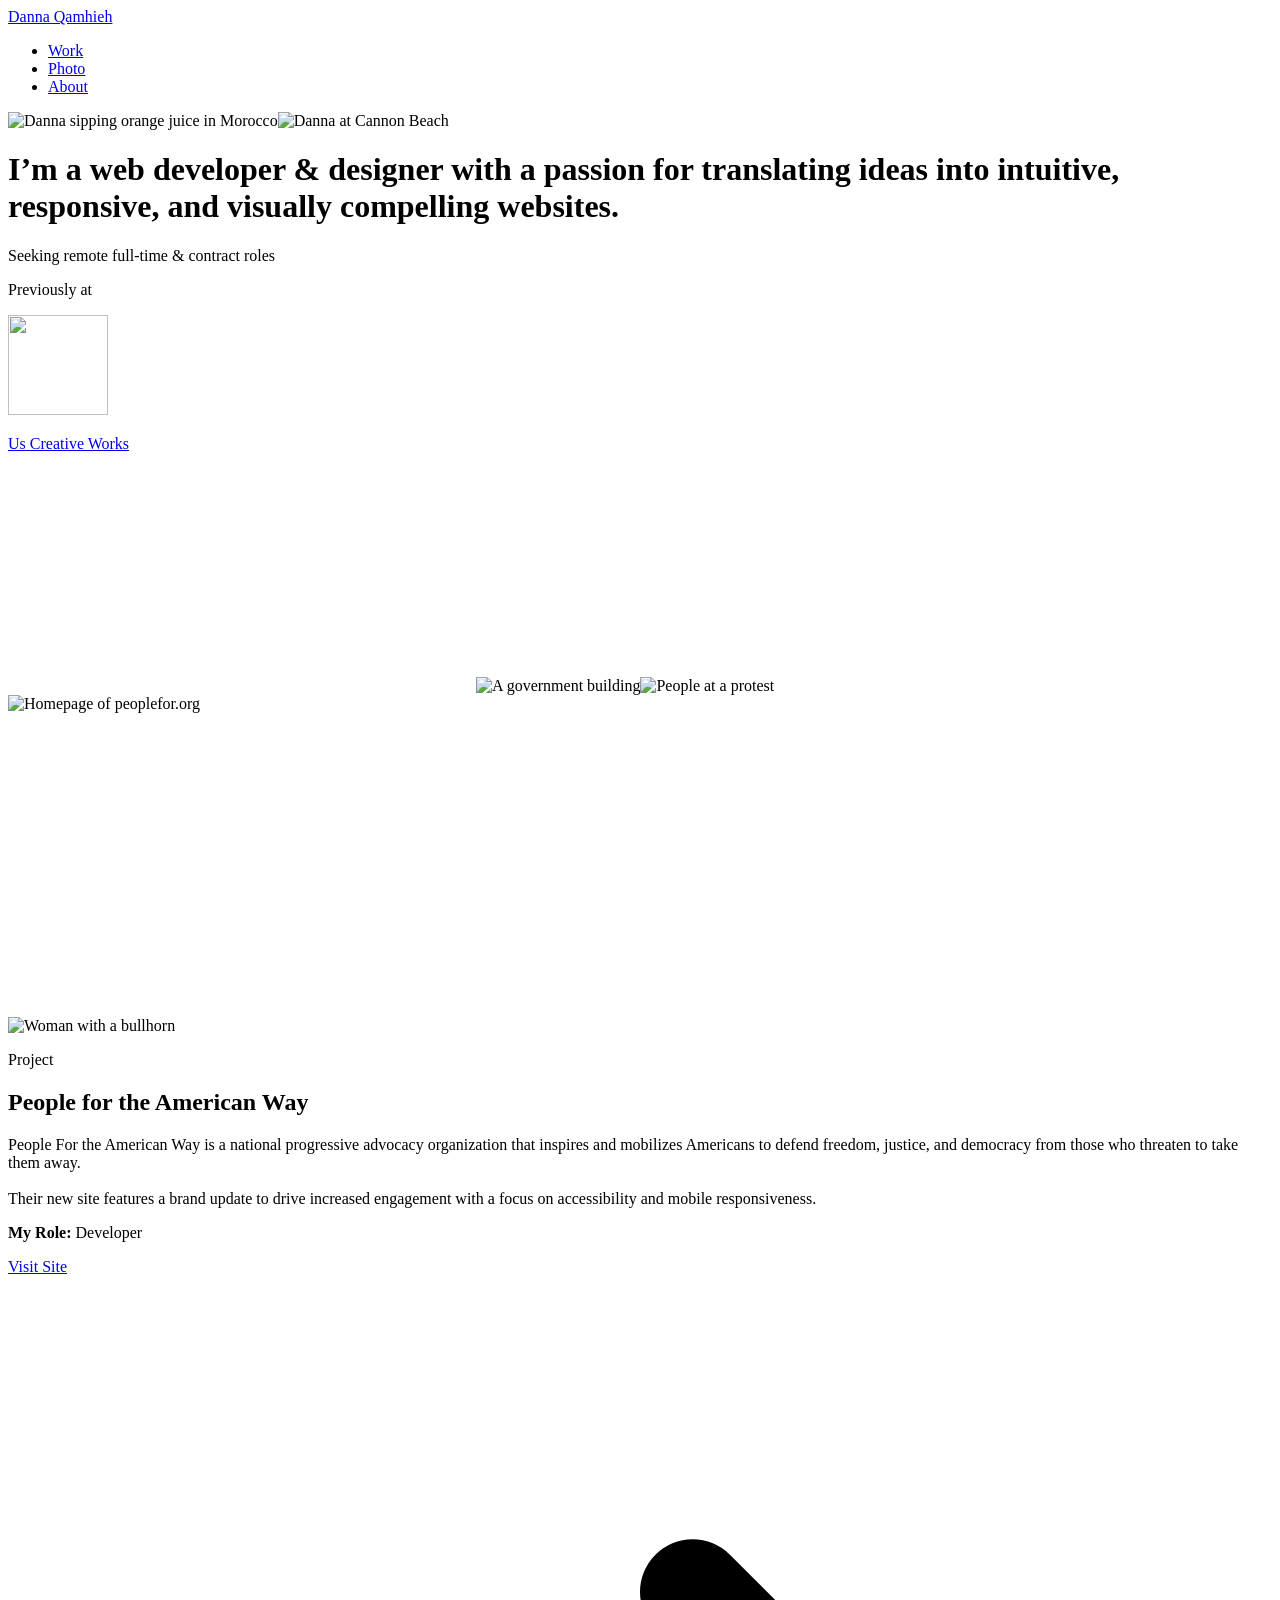
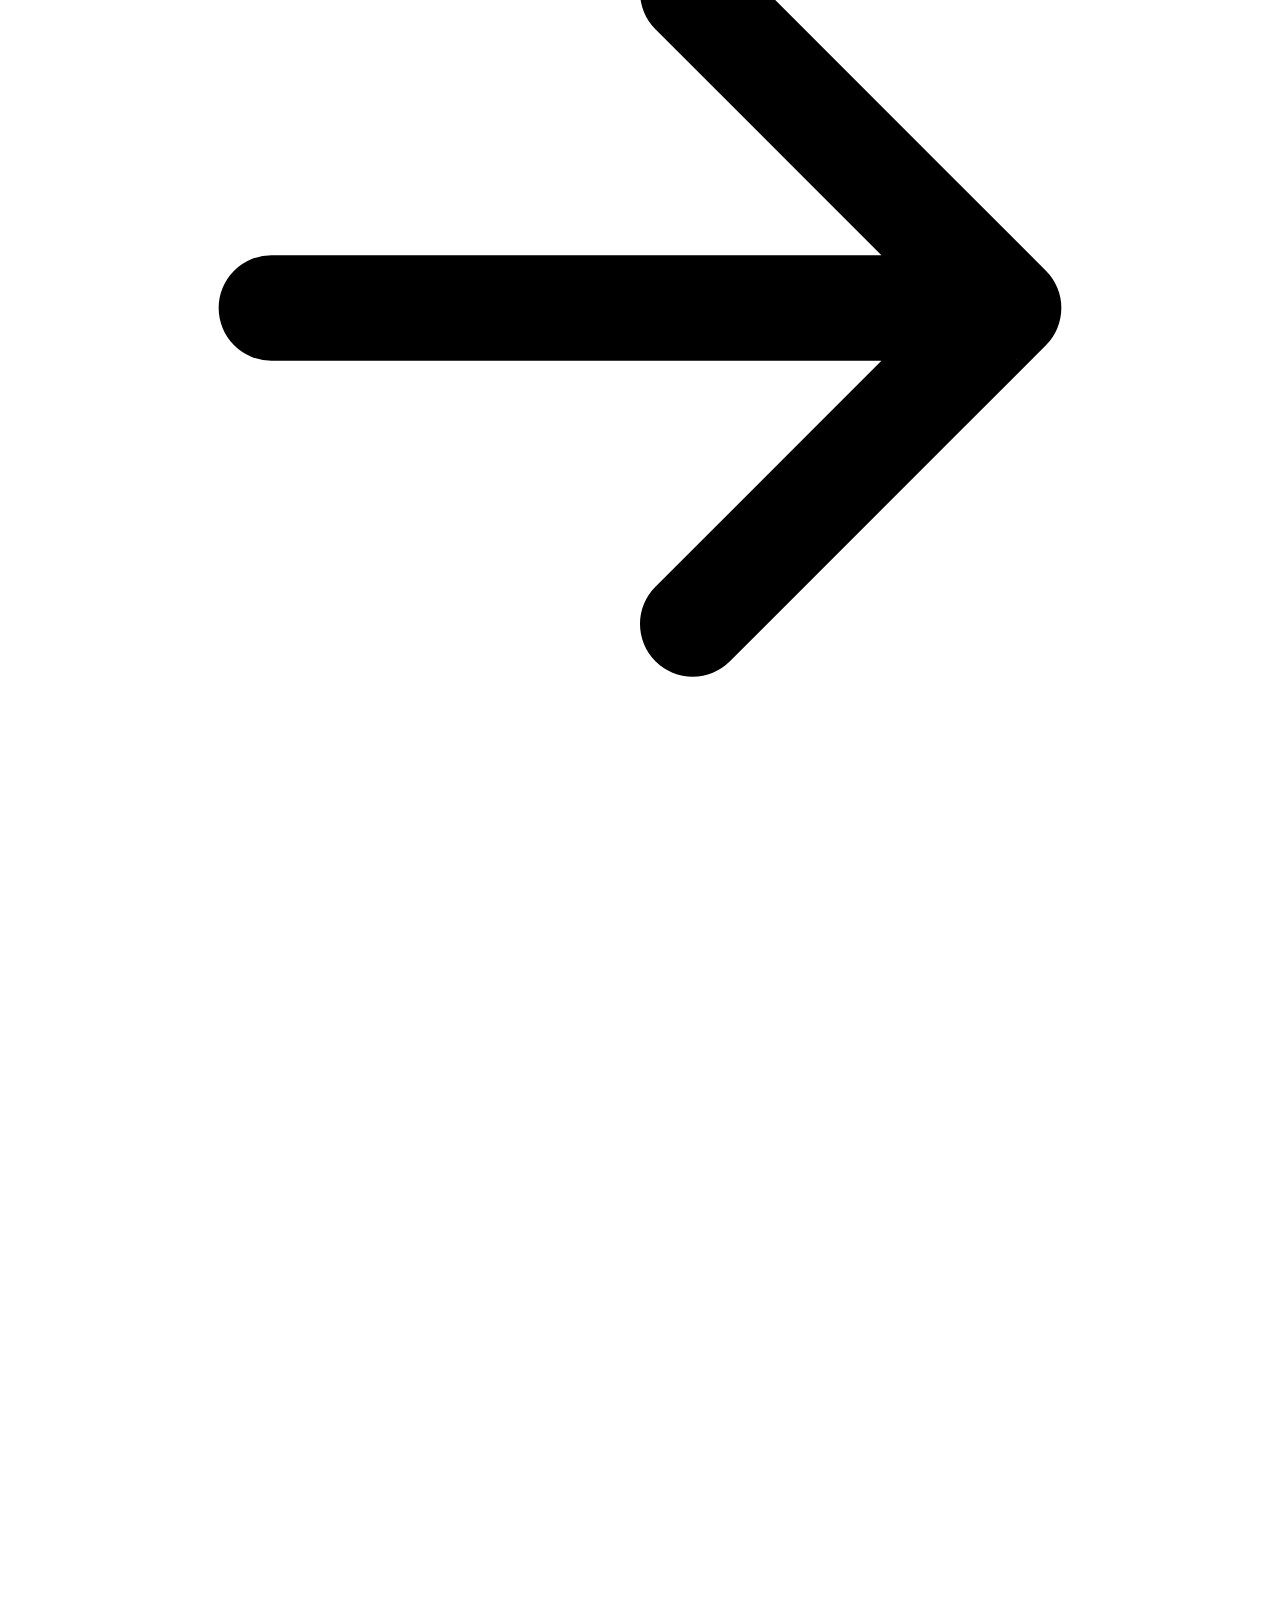
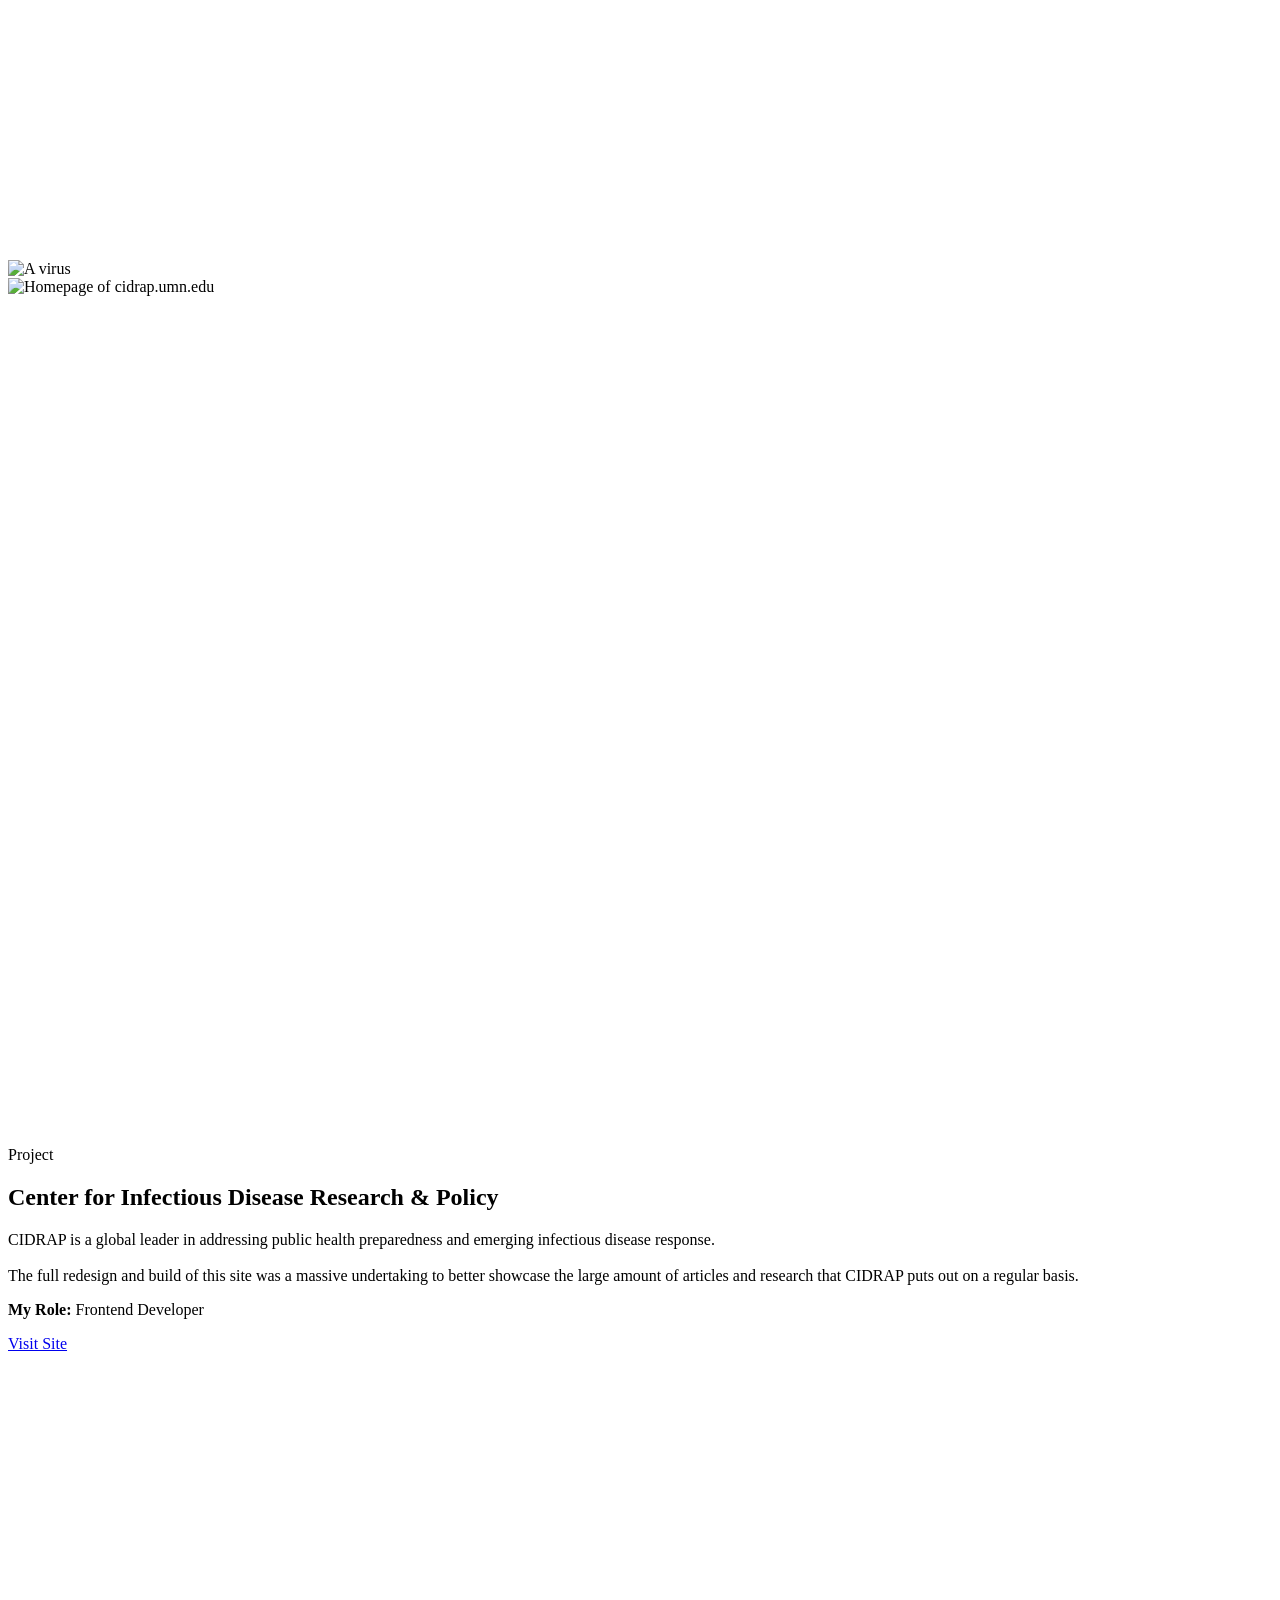
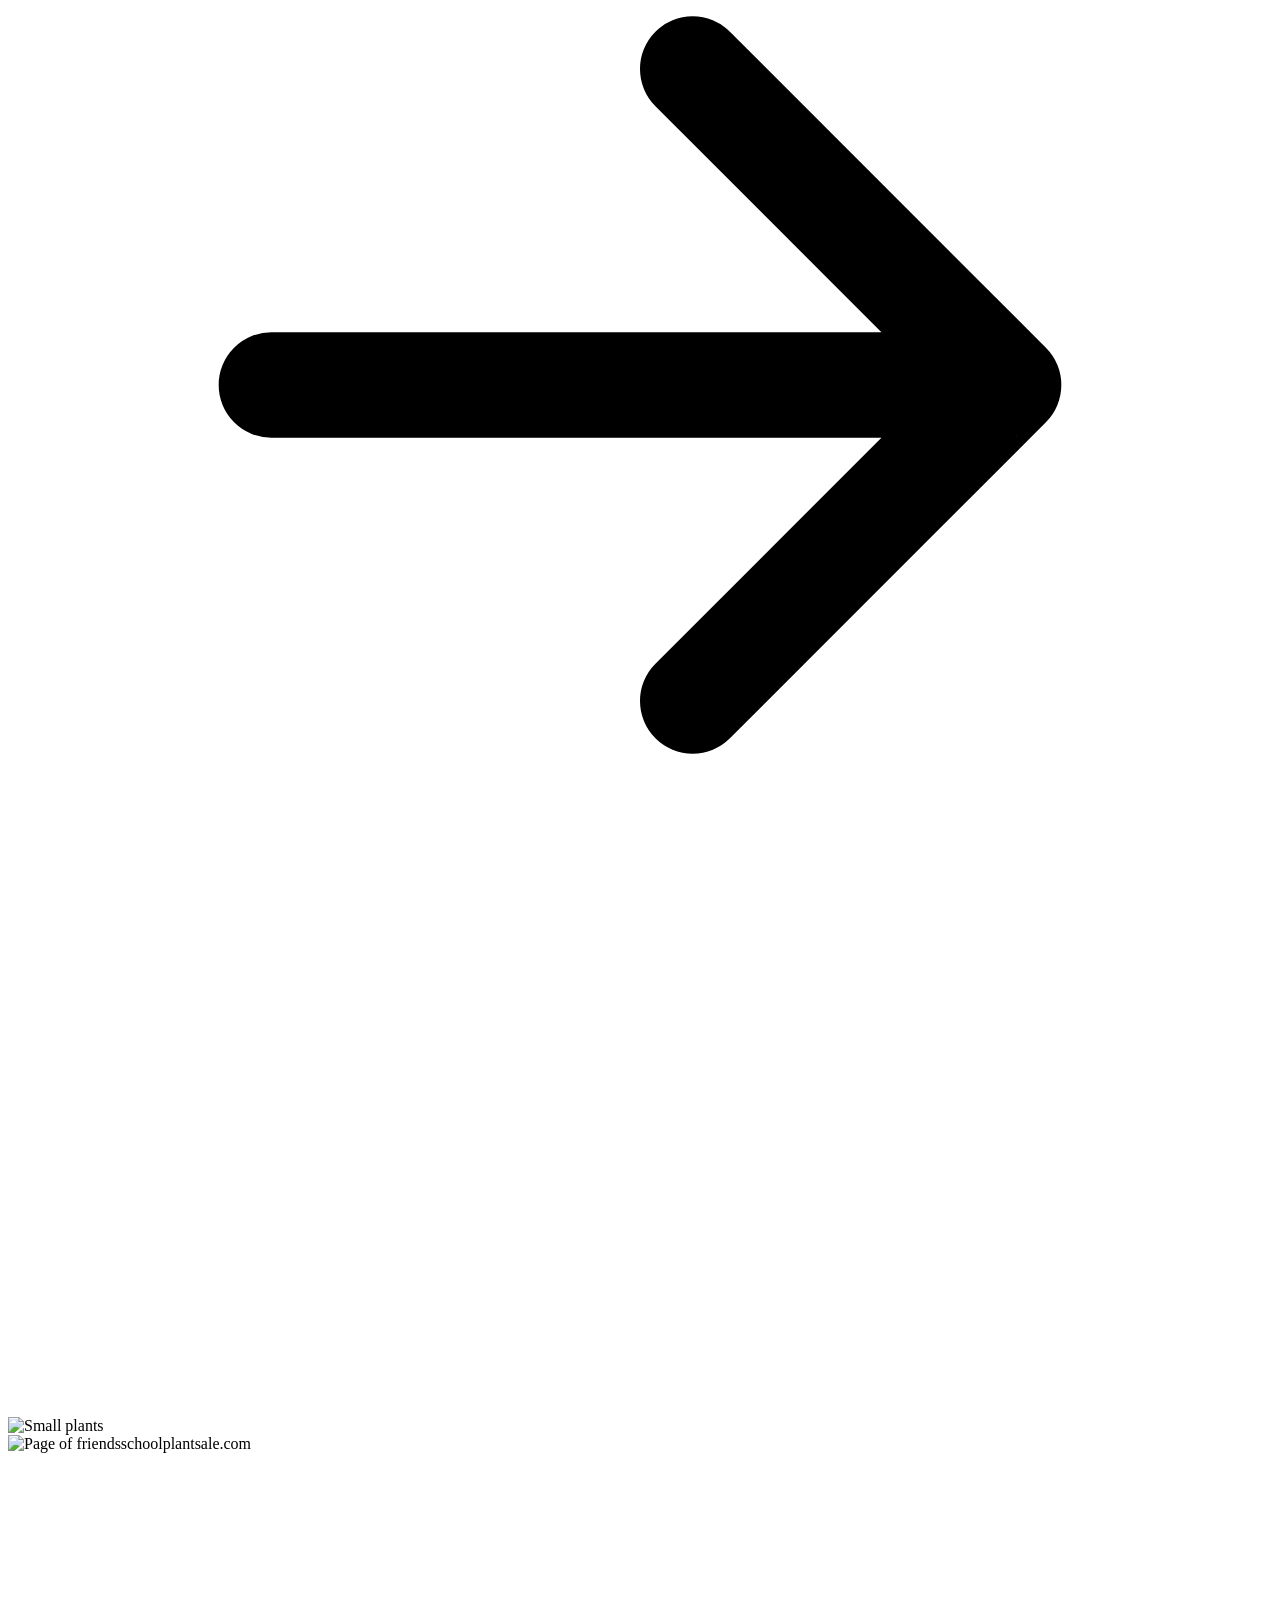
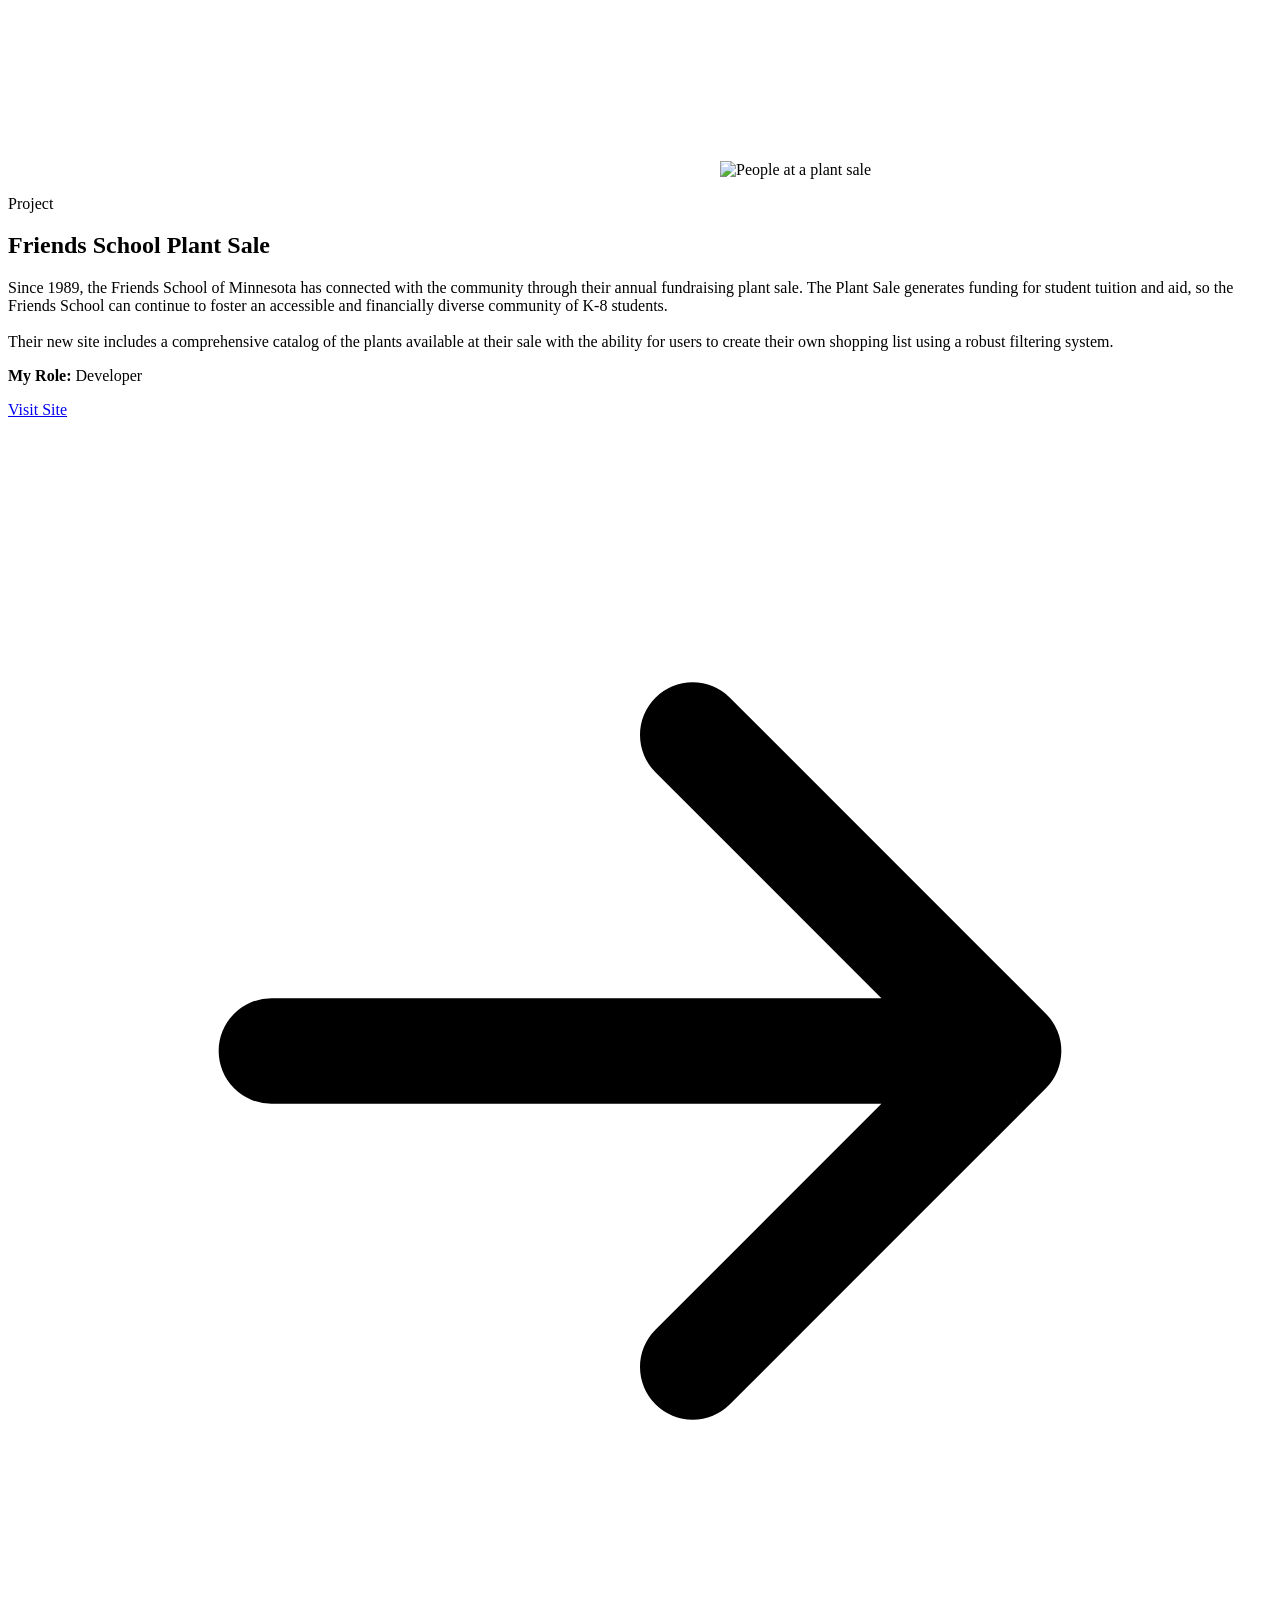
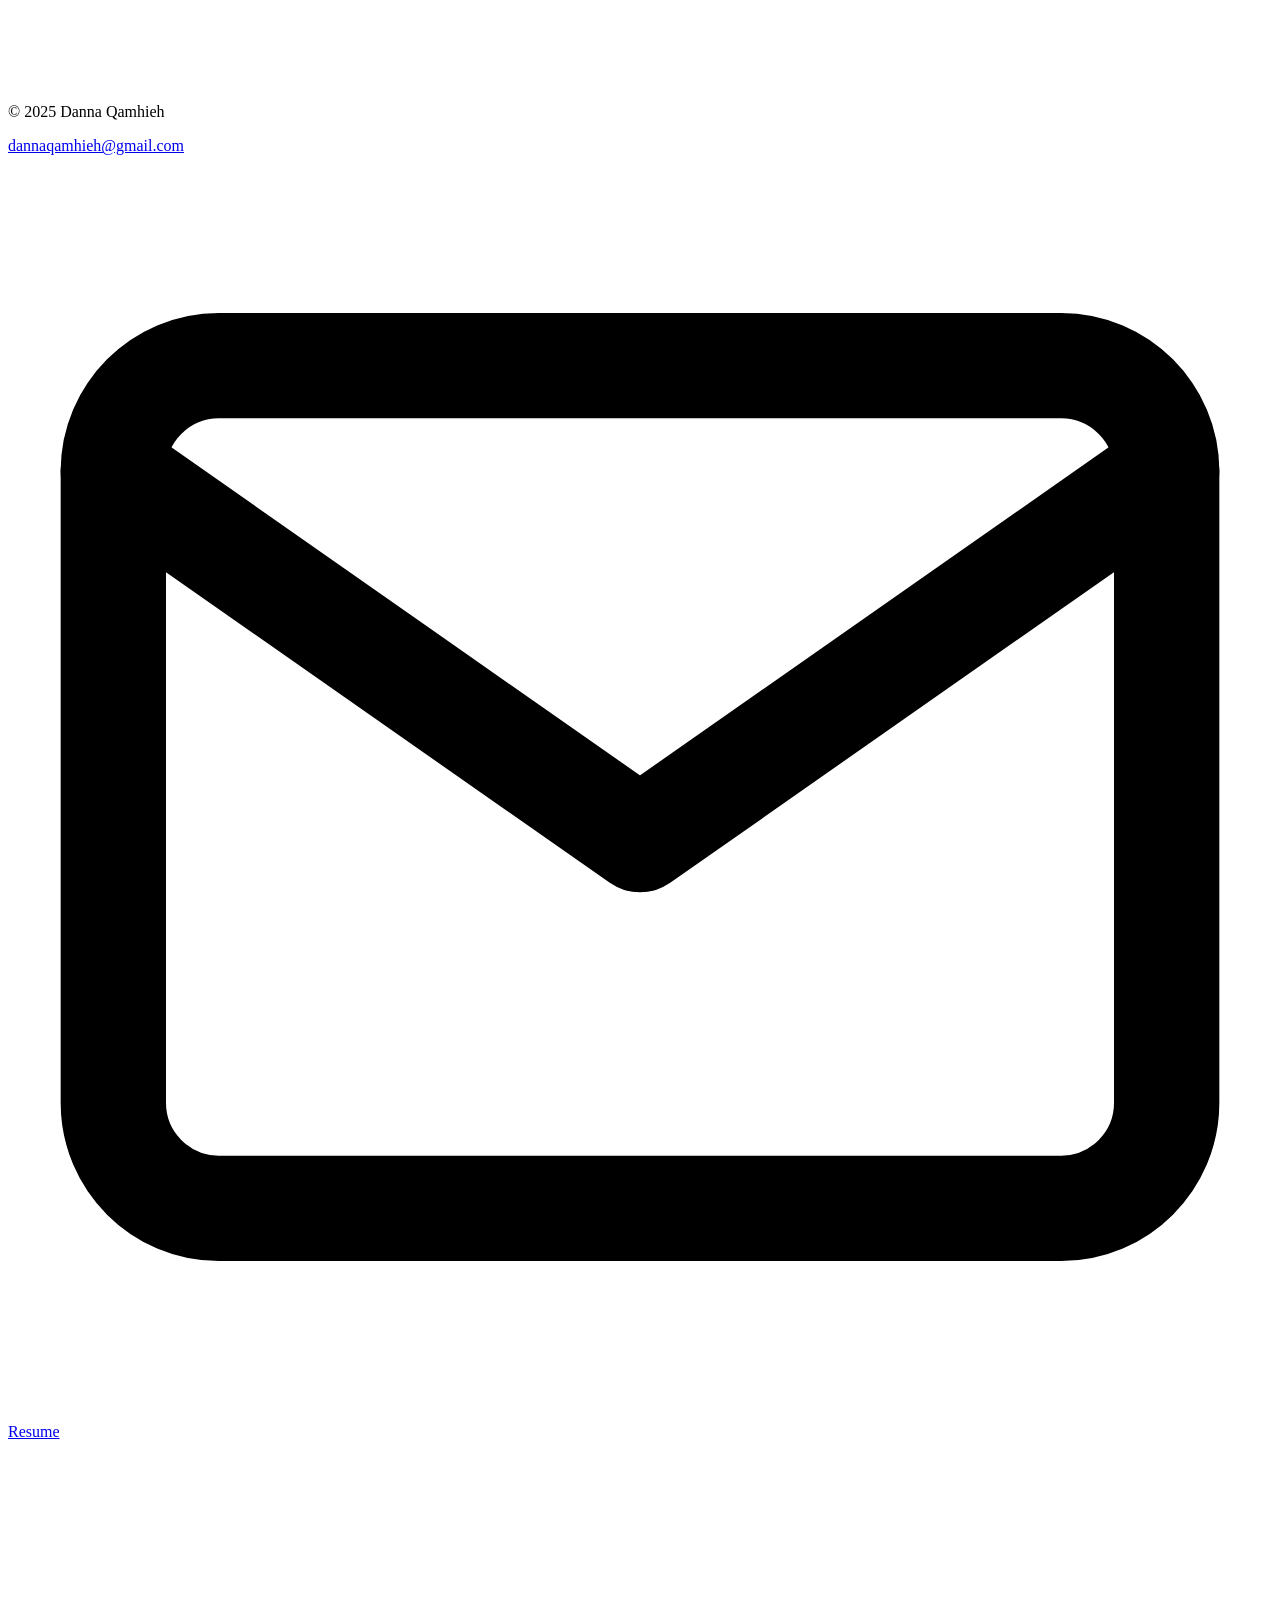
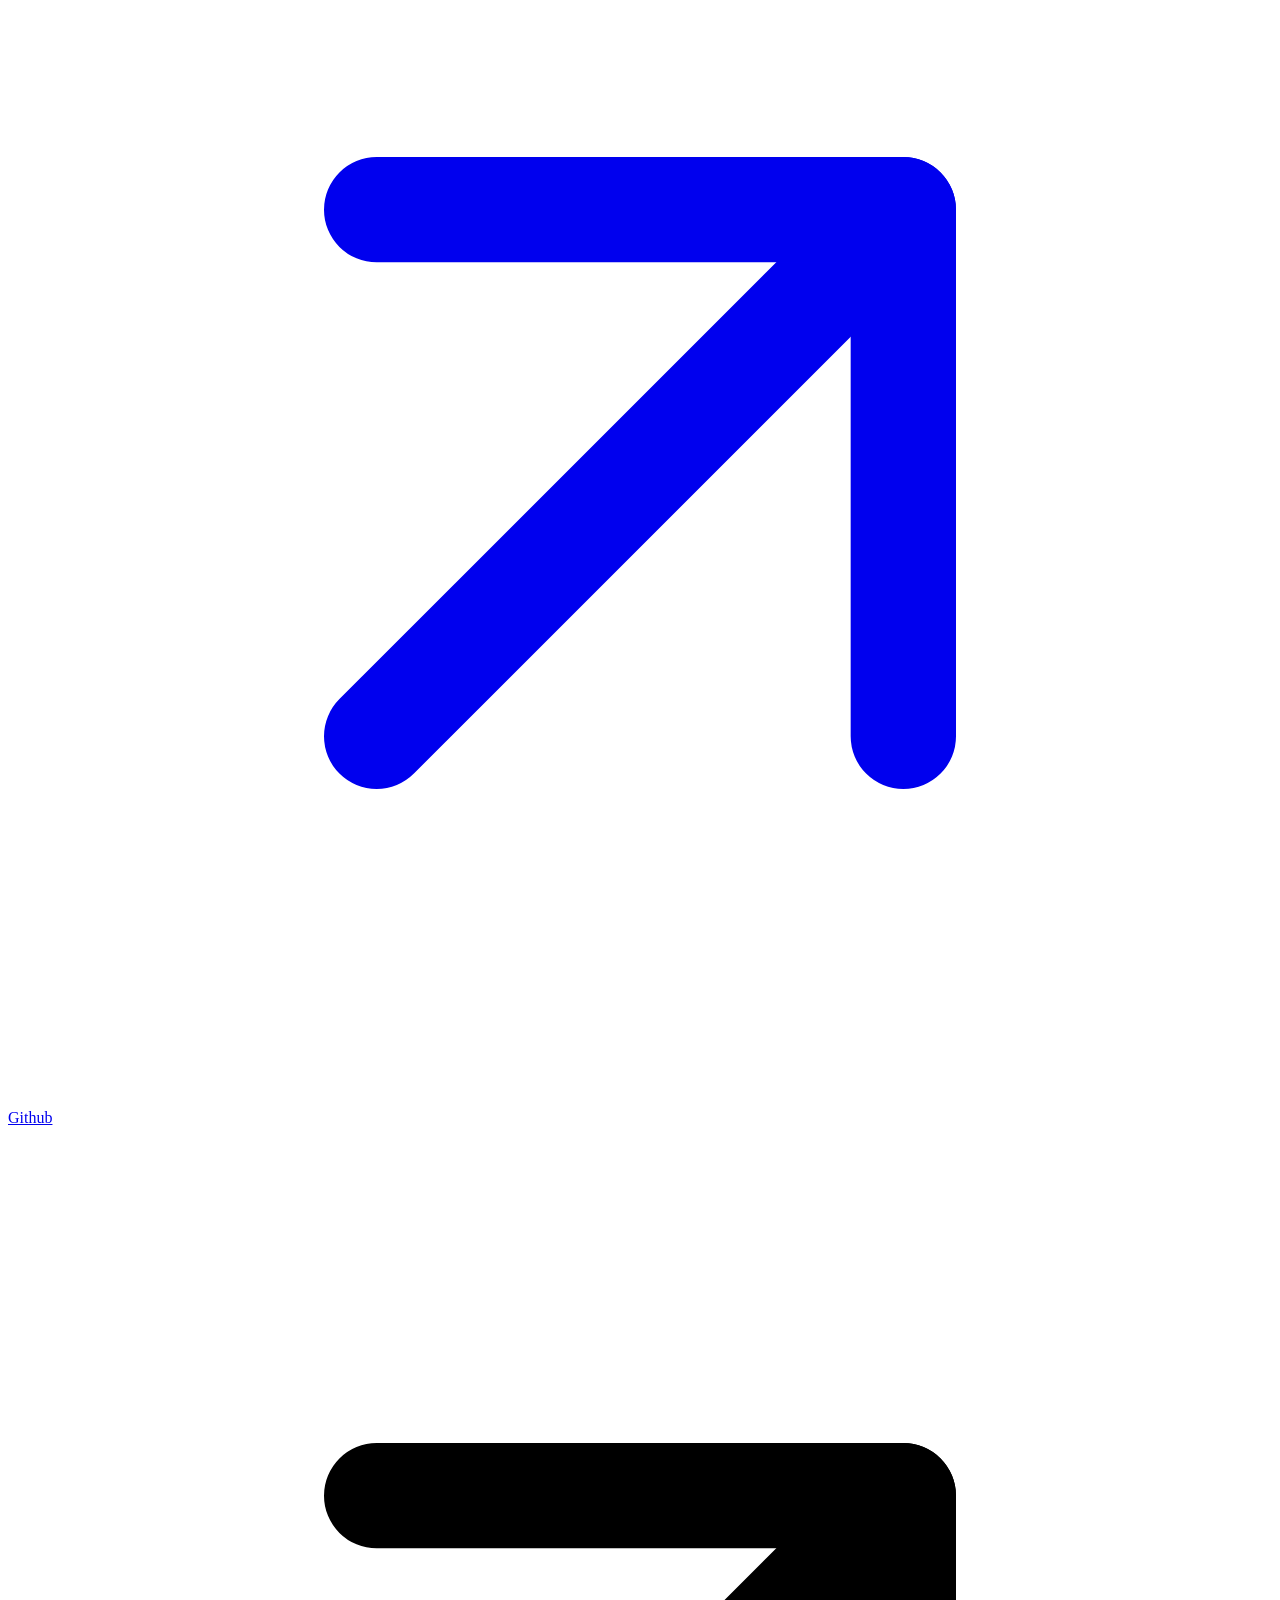
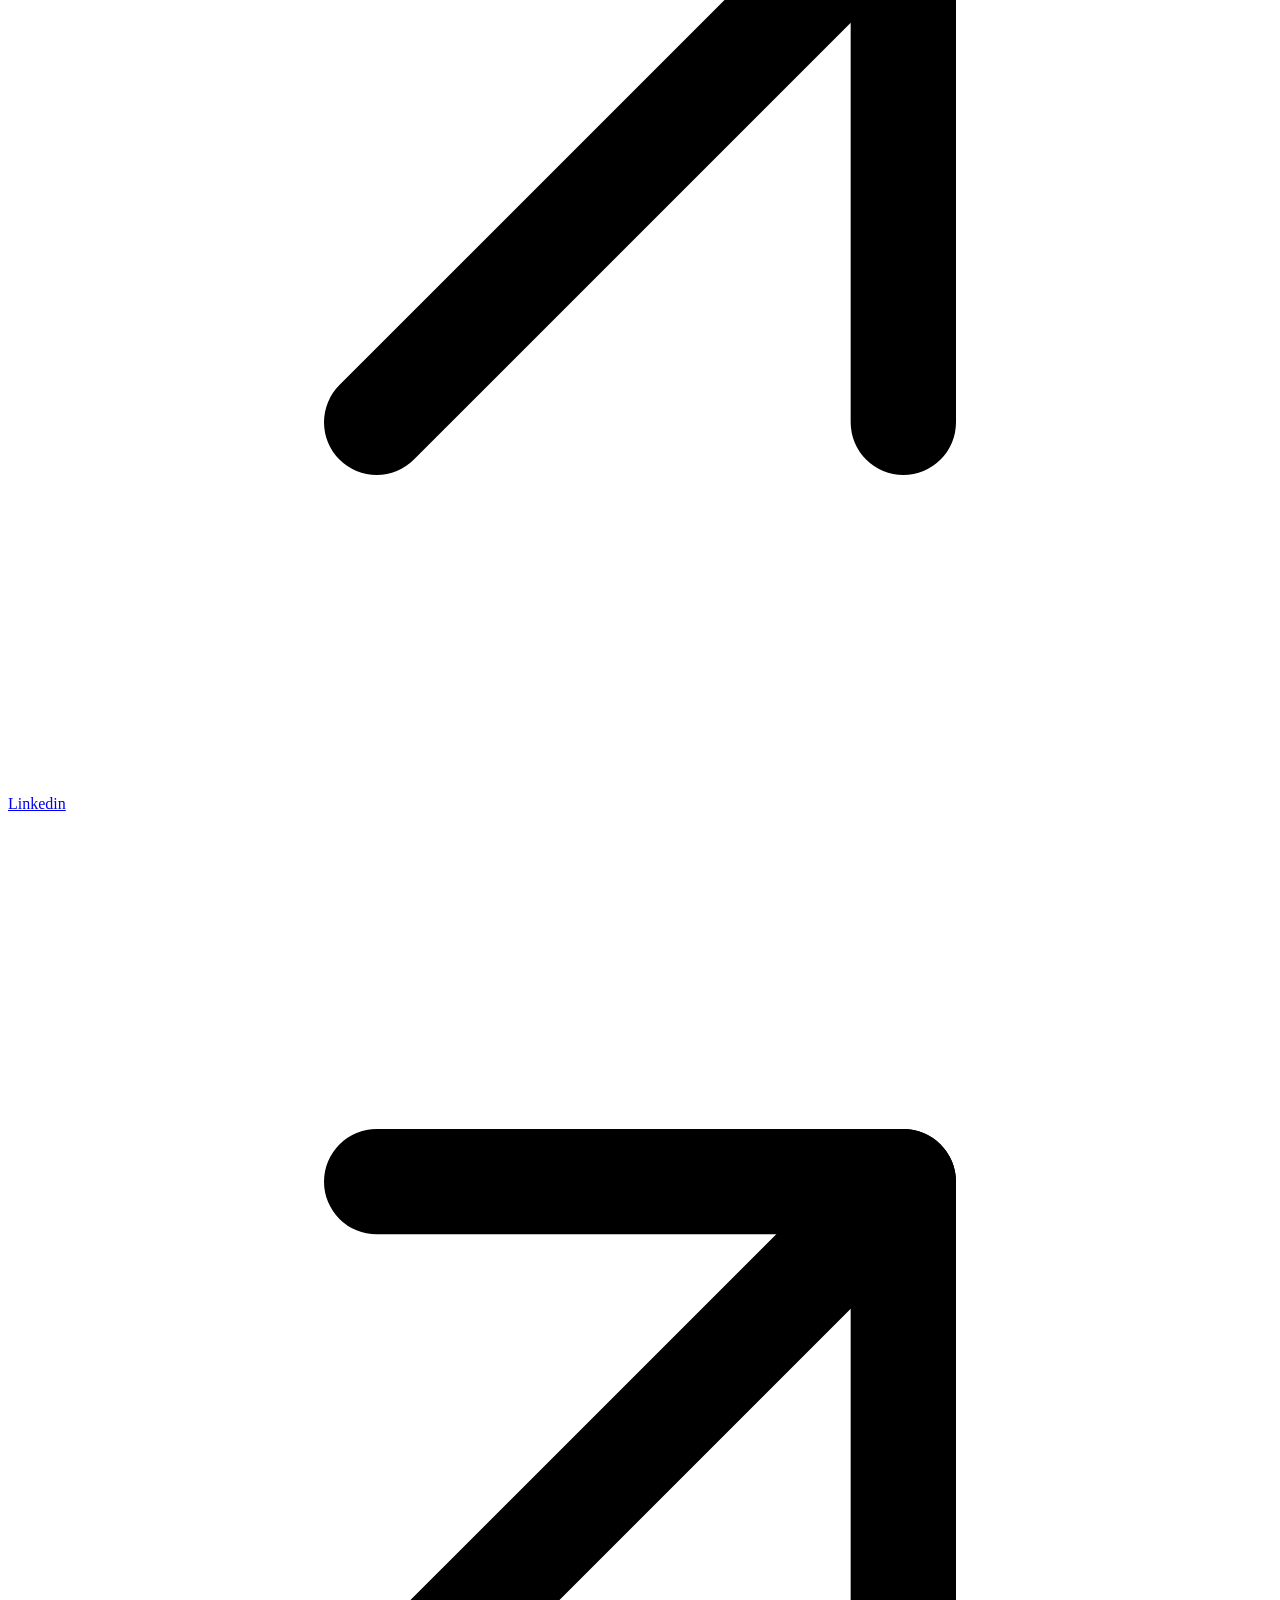
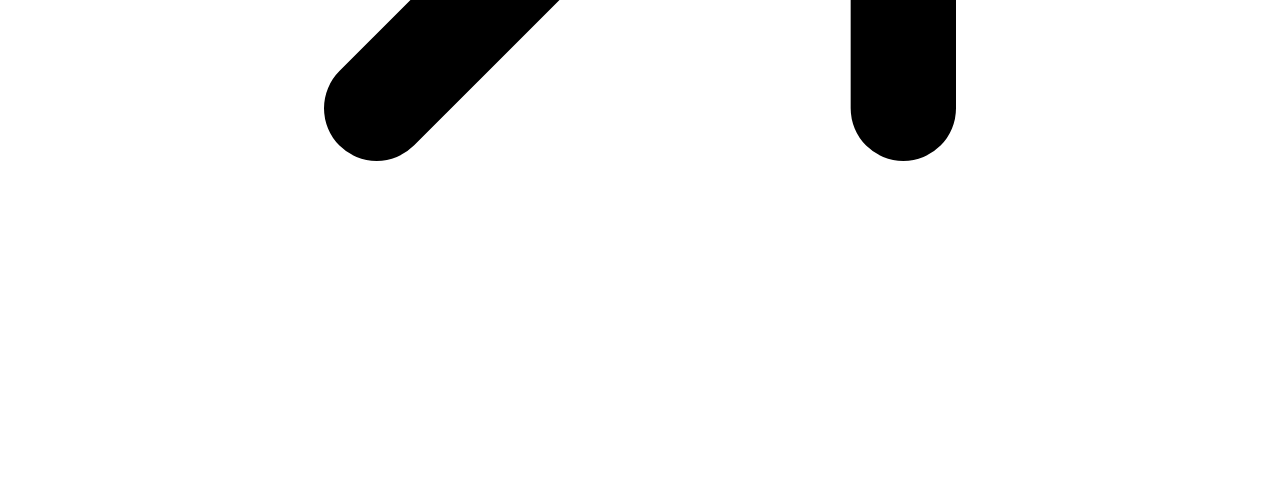
==== index.html @ 55781f65 "Add files via upload" ====
<!doctype html>
<html
  lang="en"
  data-ws-project="2b50ea9f-bf33-4b73-80dc-d3fbe2cbf767"
  data-ws-last-published="2025-10-21T20:04:25.545Z"
>
  <head>
    <link
      rel="stylesheet"
      type="text/css"
      href="/assets/static/app_generated_index-6937cd5a.CXE8_9zC.css"
    />
    <meta charset="UTF-8" />
    <meta name="viewport" content="width=device-width,initial-scale=1" />
    <meta property="og:url" content="https://url/" />
    <title>Home</title>
    <meta property="og:title" content="Home" />
    <meta property="og:type" content="website" />
  </head>
  <body
    class="w-element cl8rinr cz4z9i5 chxb4po c10l0ceu c3cv69c c1w41d0l cyus7fi cxtes77"
  >
    <div style="display: contents">
      <div style="display: contents">
        <nav
          aria-label="Main"
          data-orientation="horizontal"
          dir="ltr"
          class="w-navigation-menu c1x63q7q c1t669ol c1asfxcy c15cfmfb c1p9tyeg cngit7h c15dujl6 cl0zgg6 cl8rinr cz4z9i5 c4b0wol cy6fh98 c5pn0ju c1amfkcc"
        >
          <a href="/" class="w-element cboyhgp c12ww3tj cb283el cn75yob"
            >Danna Qamhieh</a
          >
          <div style="position: relative">
            <ul
              data-orientation="horizontal"
              class="w-menu-list c1asfxcy cn7j14e c1wk7zdl c164aju3 c1i2n72y c18iqzyv c1h1l8hw crmyyxl cmyubzg c1h9m39o c106bwf"
              dir="ltr"
            >
              <li data-ws-index="0" class="w-menu-item">
                <a
                  href="/"
                  class="w-link c11mx7zy c18iqzyv c1h1l8hw cagkkyj c14b2czf c152aasp c1ycjjf7 c1k8dcxs c102ryc9 c1e0tm32 c1p0mj3k cn75yob cuque79 c7tj731 c1jbty2b c1rjg5vv cpy22uq ctch0q2 ca8lqpc c1mp4iho"
                  data-radix-collection-item=""
                  >Work</a
                >
              </li>
              <li data-ws-index="1" class="w-menu-item">
                <a
                  href="/photo"
                  class="w-link c11mx7zy c18iqzyv c1h1l8hw cagkkyj c14b2czf c152aasp c1ycjjf7 c1k8dcxs c102ryc9 c1e0tm32 c1p0mj3k cn75yob cuque79 c7tj731 c1jbty2b c1rjg5vv cpy22uq ctch0q2 ca8lqpc c1mp4iho"
                  data-radix-collection-item=""
                  >Photo</a
                >
              </li>
              <li data-ws-index="2" class="w-menu-item">
                <a
                  href="/about"
                  class="w-link c11mx7zy c18iqzyv c1h1l8hw cagkkyj c14b2czf c152aasp c1ycjjf7 c1k8dcxs c102ryc9 c1e0tm32 c1p0mj3k cn75yob cuque79 c7tj731 c1jbty2b c1rjg5vv cpy22uq ctch0q2 ca8lqpc c1mp4iho"
                  data-radix-collection-item=""
                  >About</a
                >
              </li>
            </ul>
          </div>
        </nav>
      </div>
    </div>
    <div
      class="w-element c1op87xn c3r3glt c1knhhs6 czplomd cl0zgg6 cl8rinr cz4z9i5 clsopxo cy6fh98 c1r3k2q0 c12mnr2j"
    >
      <div
        class="w-element c1asfxcy cmyubzg crmyyxl c1wyyqax c1q0apou c12xu6kp"
      >
        <img
          alt="Danna sipping orange juice in Morocco"
          width="2944"
          height="2208"
          src="/assets/20240403_181340_dDjWPujDkUHR-vdOMl0Hd.jpg"
          class="w-image c10r6zxz c5zqeaf c11wq2am clcqg7d c1dpju10 c117zzii c1iiflq9 css3cp cmn9pvj c1c0hrdj c11ulht2"
          sizes="100vw"
          srcset="
            /assets/20240403_181340_dDjWPujDkUHR-vdOMl0Hd.jpg   16w,
            /assets/20240403_181340_dDjWPujDkUHR-vdOMl0Hd.jpg   32w,
            /assets/20240403_181340_dDjWPujDkUHR-vdOMl0Hd.jpg   48w,
            /assets/20240403_181340_dDjWPujDkUHR-vdOMl0Hd.jpg   64w,
            /assets/20240403_181340_dDjWPujDkUHR-vdOMl0Hd.jpg   96w,
            /assets/20240403_181340_dDjWPujDkUHR-vdOMl0Hd.jpg  128w,
            /assets/20240403_181340_dDjWPujDkUHR-vdOMl0Hd.jpg  256w,
            /assets/20240403_181340_dDjWPujDkUHR-vdOMl0Hd.jpg  384w,
            /assets/20240403_181340_dDjWPujDkUHR-vdOMl0Hd.jpg  640w,
            /assets/20240403_181340_dDjWPujDkUHR-vdOMl0Hd.jpg  750w,
            /assets/20240403_181340_dDjWPujDkUHR-vdOMl0Hd.jpg  828w,
            /assets/20240403_181340_dDjWPujDkUHR-vdOMl0Hd.jpg 1080w,
            /assets/20240403_181340_dDjWPujDkUHR-vdOMl0Hd.jpg 1200w,
            /assets/20240403_181340_dDjWPujDkUHR-vdOMl0Hd.jpg 1920w,
            /assets/20240403_181340_dDjWPujDkUHR-vdOMl0Hd.jpg 2048w,
            /assets/20240403_181340_dDjWPujDkUHR-vdOMl0Hd.jpg 3840w
          "
          decoding="async"
          loading="lazy"
        /><img
          alt="Danna at Cannon Beach"
          width="4080"
          height="3072"
          src="/assets/PXL_20240516_214721088_JGFtYXiyfPRnZQfmmY66l.jpg"
          class="w-image c10r6zxz c5zqeaf c11wq2am clcqg7d c1dpju10 c117zzii c1iiflq9 css3cp cmn9pvj c1c0hrdj c11ulht2"
          sizes="100vw"
          srcset="
            /assets/PXL_20240516_214721088_JGFtYXiyfPRnZQfmmY66l.jpg   16w,
            /assets/PXL_20240516_214721088_JGFtYXiyfPRnZQfmmY66l.jpg   32w,
            /assets/PXL_20240516_214721088_JGFtYXiyfPRnZQfmmY66l.jpg   48w,
            /assets/PXL_20240516_214721088_JGFtYXiyfPRnZQfmmY66l.jpg   64w,
            /assets/PXL_20240516_214721088_JGFtYXiyfPRnZQfmmY66l.jpg   96w,
            /assets/PXL_20240516_214721088_JGFtYXiyfPRnZQfmmY66l.jpg  128w,
            /assets/PXL_20240516_214721088_JGFtYXiyfPRnZQfmmY66l.jpg  256w,
            /assets/PXL_20240516_214721088_JGFtYXiyfPRnZQfmmY66l.jpg  384w,
            /assets/PXL_20240516_214721088_JGFtYXiyfPRnZQfmmY66l.jpg  640w,
            /assets/PXL_20240516_214721088_JGFtYXiyfPRnZQfmmY66l.jpg  750w,
            /assets/PXL_20240516_214721088_JGFtYXiyfPRnZQfmmY66l.jpg  828w,
            /assets/PXL_20240516_214721088_JGFtYXiyfPRnZQfmmY66l.jpg 1080w,
            /assets/PXL_20240516_214721088_JGFtYXiyfPRnZQfmmY66l.jpg 1200w,
            /assets/PXL_20240516_214721088_JGFtYXiyfPRnZQfmmY66l.jpg 1920w,
            /assets/PXL_20240516_214721088_JGFtYXiyfPRnZQfmmY66l.jpg 2048w,
            /assets/PXL_20240516_214721088_JGFtYXiyfPRnZQfmmY66l.jpg 3840w
          "
          decoding="async"
          loading="lazy"
        />
      </div>
      <h1
        class="w-element c1jldxzj c14wrb6k clkerts c3cv69c c1ngyj5o cay72gs c1s0y7vc"
      >
        I’m a web developer &amp; designer with a passion for translating ideas
        into intuitive, responsive, and visually compelling websites.
      </h1>
      <div class="w-element c1asfxcy c1h63z0s c15cfmfb c1vr4aej cqrb5i1">
        <div class="w-element c13v0uvl">
          <div
            class="w-element cu5d4ea c5wsll1 cboyhgp cex9o7j c1x1itsq cvbhqkz c16dklfw c38gdps cap3pck"
          ></div>
          <p
            class="w-element c6kyokm cv0cggu c15p6bnu cedzou0 cc9cwpd c4b0wol cboyhgp c1kbfcf cn5ri6g"
          >
            Seeking remote full-time &amp; contract roles
          </p>
        </div>
        <div class="w-element c1asfxcy c4b0wol">
          <p class="w-element">Previously at</p>
          <a
            href="https://www.uscreativeworks.com/"
            target="_blank"
            class="w-element cyrcrsm c1asfxcy cn75yob c1l3bz4g czruvhc"
            ><img
              alt=""
              width="100"
              height="100"
              src="/assets/us_creative_works_logo_CpXyp1iYRk-aclh_r_AdQ.jpg"
              class="w-image cs2dnvt c1dpju10 c5zqeaf c11wq2am c12ww3tj cd29bu5 c1u7ar56"
              sizes="100vw"
              srcset="
                /assets/us_creative_works_logo_CpXyp1iYRk-aclh_r_AdQ.jpg  16w,
                /assets/us_creative_works_logo_CpXyp1iYRk-aclh_r_AdQ.jpg  32w,
                /assets/us_creative_works_logo_CpXyp1iYRk-aclh_r_AdQ.jpg  48w,
                /assets/us_creative_works_logo_CpXyp1iYRk-aclh_r_AdQ.jpg  64w,
                /assets/us_creative_works_logo_CpXyp1iYRk-aclh_r_AdQ.jpg  96w,
                /assets/us_creative_works_logo_CpXyp1iYRk-aclh_r_AdQ.jpg 128w,
                /assets/us_creative_works_logo_CpXyp1iYRk-aclh_r_AdQ.jpg 256w
              "
              decoding="async"
              loading="lazy"
            />
            <p class="w-element cb283el cn763wq">Us Creative Works</p></a
          >
        </div>
      </div>
    </div>
    <div
      class="w-element c1knhhs6 czplomd c1asfxcy c151q3qu c457q8b c3ymdxa crip0ej cqrb5i1 c1r3k2q0 c12mnr2j cw3e9bp c1ik6s79"
    >
      <div
        class="w-element c117zzii c1iiflq9 css3cp cmn9pvj c9w1kaz cmyubzg crmyyxl c1d3iaom c1asfxcy cckkx10 cjv35uh c1kkfag2 c1q0apou c12xu6kp c14ltg3z c1xtfx9l"
      >
        <div
          class="w-element c67ubo5 cmyubzg crmyyxl c1h63z0s c104jg5m c1q0apou"
        >
          <video
            src="/assets/Screen_Recording_2025-08-14_at_10.51.29_AM_xiET49YUJx_vVqmaI4YIU.mov"
            preload="auto"
            autoplay=""
            muted=""
            playsinline=""
            crossorigin="anonymous"
            width="468"
            height="222"
            alt="A button hover effect"
            loop=""
            class="w-video c1brjmpa c1t669ol c1c0hrdj c117zzii c1iiflq9 css3cp cmn9pvj"
            data-ws-video-id=":Rle:"
          ></video
          ><img
            alt="A government building"
            width="250"
            height="270"
            src="/assets/pfaw3_Buq2pxKQigfy2ojslSEYW.webp"
            class="w-image c117zzii c1iiflq9 css3cp cmn9pvj c6ieqw6 c1t669ol c1c0hrdj c1brjmpa c19ws1x1"
            sizes="100vw"
            srcset="
              /assets/pfaw3_Buq2pxKQigfy2ojslSEYW.webp  16w,
              /assets/pfaw3_Buq2pxKQigfy2ojslSEYW.webp  32w,
              /assets/pfaw3_Buq2pxKQigfy2ojslSEYW.webp  48w,
              /assets/pfaw3_Buq2pxKQigfy2ojslSEYW.webp  64w,
              /assets/pfaw3_Buq2pxKQigfy2ojslSEYW.webp  96w,
              /assets/pfaw3_Buq2pxKQigfy2ojslSEYW.webp 128w,
              /assets/pfaw3_Buq2pxKQigfy2ojslSEYW.webp 256w,
              /assets/pfaw3_Buq2pxKQigfy2ojslSEYW.webp 384w,
              /assets/pfaw3_Buq2pxKQigfy2ojslSEYW.webp 640w
            "
            decoding="async"
            loading="lazy"
          /><img
            alt="People at a protest"
            width="840"
            height="450"
            src="/assets/pfaw2_Bu0gR40COztFUhSWFtDg3.webp"
            class="w-image c117zzii c1iiflq9 css3cp cmn9pvj c1h7mlgb c6ieqw6 c1t669ol c1c0hrdj c1brjmpa c19ws1x1"
            sizes="100vw"
            srcset="
              /assets/pfaw2_Bu0gR40COztFUhSWFtDg3.webp   16w,
              /assets/pfaw2_Bu0gR40COztFUhSWFtDg3.webp   32w,
              /assets/pfaw2_Bu0gR40COztFUhSWFtDg3.webp   48w,
              /assets/pfaw2_Bu0gR40COztFUhSWFtDg3.webp   64w,
              /assets/pfaw2_Bu0gR40COztFUhSWFtDg3.webp   96w,
              /assets/pfaw2_Bu0gR40COztFUhSWFtDg3.webp  128w,
              /assets/pfaw2_Bu0gR40COztFUhSWFtDg3.webp  256w,
              /assets/pfaw2_Bu0gR40COztFUhSWFtDg3.webp  384w,
              /assets/pfaw2_Bu0gR40COztFUhSWFtDg3.webp  640w,
              /assets/pfaw2_Bu0gR40COztFUhSWFtDg3.webp  750w,
              /assets/pfaw2_Bu0gR40COztFUhSWFtDg3.webp  828w,
              /assets/pfaw2_Bu0gR40COztFUhSWFtDg3.webp 1080w,
              /assets/pfaw2_Bu0gR40COztFUhSWFtDg3.webp 1200w,
              /assets/pfaw2_Bu0gR40COztFUhSWFtDg3.webp 1920w
            "
            decoding="async"
            loading="lazy"
          />
        </div>
        <div class="w-element cmyubzg crmyyxl c67ubo5 c1imzbbp c1t669ol">
          <img
            alt="Homepage of peoplefor.org"
            width="920"
            height="1860"
            src="/assets/pfaw4_J2sjCuebDg4IKg1t7IFnQ.png"
            class="w-image c117zzii c1iiflq9 css3cp cmn9pvj c1t669ol c1c0hrdj"
            sizes="100vw"
            srcset="
              /assets/pfaw4_J2sjCuebDg4IKg1t7IFnQ.png   16w,
              /assets/pfaw4_J2sjCuebDg4IKg1t7IFnQ.png   32w,
              /assets/pfaw4_J2sjCuebDg4IKg1t7IFnQ.png   48w,
              /assets/pfaw4_J2sjCuebDg4IKg1t7IFnQ.png   64w,
              /assets/pfaw4_J2sjCuebDg4IKg1t7IFnQ.png   96w,
              /assets/pfaw4_J2sjCuebDg4IKg1t7IFnQ.png  128w,
              /assets/pfaw4_J2sjCuebDg4IKg1t7IFnQ.png  256w,
              /assets/pfaw4_J2sjCuebDg4IKg1t7IFnQ.png  384w,
              /assets/pfaw4_J2sjCuebDg4IKg1t7IFnQ.png  640w,
              /assets/pfaw4_J2sjCuebDg4IKg1t7IFnQ.png  750w,
              /assets/pfaw4_J2sjCuebDg4IKg1t7IFnQ.png  828w,
              /assets/pfaw4_J2sjCuebDg4IKg1t7IFnQ.png 1080w,
              /assets/pfaw4_J2sjCuebDg4IKg1t7IFnQ.png 1200w,
              /assets/pfaw4_J2sjCuebDg4IKg1t7IFnQ.png 1920w
            "
            decoding="async"
            loading="lazy"
          />
        </div>
        <div
          class="w-element cmyubzg crmyyxl c67ubo5 c5urr8i c1t669ol c1q0apou"
        >
          <img
            alt="Woman with a bullhorn"
            width="370"
            height="370"
            src="/assets/pfaw_HXU0hua670FWN7Nzj4WrK.png"
            class="w-image c117zzii c1iiflq9 css3cp cmn9pvj c6ieqw6 c1t669ol c1c0hrdj c1brjmpa c19ws1x1"
            sizes="100vw"
            srcset="
              /assets/pfaw_HXU0hua670FWN7Nzj4WrK.png  16w,
              /assets/pfaw_HXU0hua670FWN7Nzj4WrK.png  32w,
              /assets/pfaw_HXU0hua670FWN7Nzj4WrK.png  48w,
              /assets/pfaw_HXU0hua670FWN7Nzj4WrK.png  64w,
              /assets/pfaw_HXU0hua670FWN7Nzj4WrK.png  96w,
              /assets/pfaw_HXU0hua670FWN7Nzj4WrK.png 128w,
              /assets/pfaw_HXU0hua670FWN7Nzj4WrK.png 256w,
              /assets/pfaw_HXU0hua670FWN7Nzj4WrK.png 384w,
              /assets/pfaw_HXU0hua670FWN7Nzj4WrK.png 640w,
              /assets/pfaw_HXU0hua670FWN7Nzj4WrK.png 750w
            "
            decoding="async"
            loading="lazy"
          /><video
            src="/assets/Screen_Recording_2025-08-14_at_1.09.48_PM_t-r5QZI__vbGCVXYVPgER.mov"
            preload="auto"
            autoplay=""
            muted=""
            playsinline=""
            crossorigin="anonymous"
            width="572"
            height="318"
            alt="A drop-down menu"
            loop=""
            class="w-video c5zqeaf c1t669ol c1c0hrdj c117zzii c1iiflq9 css3cp cmn9pvj"
            data-ws-video-id=":R1de:"
          ></video>
        </div>
      </div>
      <div
        class="w-element c1of5h3e c1ye7xx5 ckrxpmz c117zzii c1iiflq9 css3cp cmn9pvj cegznw1 c1brjmpa cnjwe3 coinr6c c9dabbs c1dw5kmw"
      >
        <p
          class="w-element co6v1ga cz5kdfd c1ogfube c1q7itqk cg14biq c1lxskfl cmsnwn5"
        >
          Project
        </p>
        <h2 class="w-element c1vlaf6y c1ngyj5o c7elzm2 c14wrb6k clkerts">
          People for the American Way
        </h2>
        <p class="w-element c3cv69c c8fo3p5">
          People For the American Way is a national progressive advocacy
          organization that inspires and mobilizes Americans to defend freedom,
          justice, and democracy from those who threaten to take them away.<br /><br />Their
          new site features a brand update to drive increased engagement with a
          focus on accessibility and mobile responsiveness.
        </p>
        <p class="w-element c1ogfube">
          <b class="w-element">My Role:</b> Developer
        </p>
        <a
          href="https://www.peoplefor.org/"
          target="_blank"
          class="w-element cdv72q8 c2lwxyb c11wq2am c1e11ya5 c1asfxcy c17n6os cqctoyy c1h1l8hw cfnuty6 c17kdsi4 c559v8x c1cvatei cgfhcgr ci9mw8f cxldhsh c1hx5obf cmcoqnr c12ww3tj c9nyvgc c1mfzj7w ckxzyzu c1bdgz6b cn75yob cb283el c1p7edy1 c95skkb c2y6gg5 c18cohhj cpye4yu c7ntcil cdrh2y5 cysncr5 c9w1kaz c9zfvux c4yuvuc"
          ><span class="w-element cboyhgp c78dbt9 c4b0wol">Visit Site</span>
          <div class="w-element ceykv8 cq63btd cboyhgp c1eyfopz">
            <div class="w-html-embed">
              <!--?xml version="1.0" encoding="utf-8"?--><!-- Uploaded to: SVG Repo, www.svgrepo.com, Generator: SVG Repo Mixer Tools -->
              <svg
                width="100%"
                height="100%"
                viewBox="0 0 24 24"
                fill="none"
                xmlns="http://www.w3.org/2000/svg"
              >
                <path
                  d="M5 12H19M19 12L13 6M19 12L13 18"
                  stroke="#000000"
                  stroke-width="2"
                  stroke-linecap="round"
                  stroke-linejoin="round"
                ></path>
              </svg>
            </div></div
        ></a>
      </div>
    </div>
    <div
      class="w-element c1knhhs6 czplomd c1asfxcy c151q3qu c457q8b c3ymdxa crip0ej cqrb5i1 c1r3k2q0 c12mnr2j"
    >
      <div
        class="w-element c117zzii c1iiflq9 css3cp cmn9pvj c9w1kaz cmyubzg crmyyxl c1d3iaom c1asfxcy cckkx10 cjv35uh c1kkfag2 c1q0apou c12xu6kp c14ltg3z c1xtfx9l"
      >
        <div
          class="w-element cmyubzg crmyyxl c67ubo5 c1dzpib7 c1t669ol c1q0apou"
        >
          <video
            src="/assets/Screen_Recording_2025-08-21_at_3.25.35_PM_k0gnRAX7eQlqXg-VkEGBQ.mov"
            preload="auto"
            autoplay=""
            muted=""
            playsinline=""
            crossorigin="anonymous"
            width="1720"
            height="912"
            alt="An accordion dropdown"
            loop=""
            class="w-video c5zqeaf c1t669ol c1c0hrdj c117zzii c1iiflq9 css3cp cmn9pvj"
            data-ws-video-id=":Rli:"
          ></video
          ><img
            alt="A virus"
            width="630"
            height="375"
            src="/assets/cidrap-featured-thumbnail_0_ED5T4D30MKSmJC2PTEQaO.jpg"
            class="w-image c117zzii c1iiflq9 css3cp cmn9pvj cgj9iie c1h7mlgb c6ieqw6 c1t669ol c1c0hrdj c1brjmpa"
            sizes="100vw"
            srcset="
              /assets/cidrap-featured-thumbnail_0_ED5T4D30MKSmJC2PTEQaO.jpg   16w,
              /assets/cidrap-featured-thumbnail_0_ED5T4D30MKSmJC2PTEQaO.jpg   32w,
              /assets/cidrap-featured-thumbnail_0_ED5T4D30MKSmJC2PTEQaO.jpg   48w,
              /assets/cidrap-featured-thumbnail_0_ED5T4D30MKSmJC2PTEQaO.jpg   64w,
              /assets/cidrap-featured-thumbnail_0_ED5T4D30MKSmJC2PTEQaO.jpg   96w,
              /assets/cidrap-featured-thumbnail_0_ED5T4D30MKSmJC2PTEQaO.jpg  128w,
              /assets/cidrap-featured-thumbnail_0_ED5T4D30MKSmJC2PTEQaO.jpg  256w,
              /assets/cidrap-featured-thumbnail_0_ED5T4D30MKSmJC2PTEQaO.jpg  384w,
              /assets/cidrap-featured-thumbnail_0_ED5T4D30MKSmJC2PTEQaO.jpg  640w,
              /assets/cidrap-featured-thumbnail_0_ED5T4D30MKSmJC2PTEQaO.jpg  750w,
              /assets/cidrap-featured-thumbnail_0_ED5T4D30MKSmJC2PTEQaO.jpg  828w,
              /assets/cidrap-featured-thumbnail_0_ED5T4D30MKSmJC2PTEQaO.jpg 1080w,
              /assets/cidrap-featured-thumbnail_0_ED5T4D30MKSmJC2PTEQaO.jpg 1200w,
              /assets/cidrap-featured-thumbnail_0_ED5T4D30MKSmJC2PTEQaO.jpg 1920w
            "
            decoding="async"
            loading="lazy"
          />
        </div>
        <img
          alt="Homepage of cidrap.umn.edu"
          width="1417"
          height="1199"
          src="/assets/cidrap_xBBRB3kKoho9F7N8Sa5Jw.jpg"
          class="w-image c117zzii c1iiflq9 css3cp cmn9pvj c1t669ol c1c0hrdj"
          sizes="100vw"
          srcset="
            /assets/cidrap_xBBRB3kKoho9F7N8Sa5Jw.jpg   16w,
            /assets/cidrap_xBBRB3kKoho9F7N8Sa5Jw.jpg   32w,
            /assets/cidrap_xBBRB3kKoho9F7N8Sa5Jw.jpg   48w,
            /assets/cidrap_xBBRB3kKoho9F7N8Sa5Jw.jpg   64w,
            /assets/cidrap_xBBRB3kKoho9F7N8Sa5Jw.jpg   96w,
            /assets/cidrap_xBBRB3kKoho9F7N8Sa5Jw.jpg  128w,
            /assets/cidrap_xBBRB3kKoho9F7N8Sa5Jw.jpg  256w,
            /assets/cidrap_xBBRB3kKoho9F7N8Sa5Jw.jpg  384w,
            /assets/cidrap_xBBRB3kKoho9F7N8Sa5Jw.jpg  640w,
            /assets/cidrap_xBBRB3kKoho9F7N8Sa5Jw.jpg  750w,
            /assets/cidrap_xBBRB3kKoho9F7N8Sa5Jw.jpg  828w,
            /assets/cidrap_xBBRB3kKoho9F7N8Sa5Jw.jpg 1080w,
            /assets/cidrap_xBBRB3kKoho9F7N8Sa5Jw.jpg 1200w,
            /assets/cidrap_xBBRB3kKoho9F7N8Sa5Jw.jpg 1920w,
            /assets/cidrap_xBBRB3kKoho9F7N8Sa5Jw.jpg 2048w,
            /assets/cidrap_xBBRB3kKoho9F7N8Sa5Jw.jpg 3840w
          "
          decoding="async"
          loading="lazy"
        /><video
          src="/assets/Screen_Recording_2025-08-14_at_1.35.03_PM_58VSxD_q1O8I1SCD5yYag.mov"
          preload="auto"
          autoplay=""
          muted=""
          playsinline=""
          crossorigin="anonymous"
          width="1896"
          height="830"
          alt="A news carousel"
          loop=""
          class="w-video c5zqeaf c1t669ol c1c0hrdj c117zzii c1iiflq9 css3cp cmn9pvj"
          data-ws-video-id=":Rdi:"
        ></video>
      </div>
      <div
        class="w-element c1of5h3e c1ye7xx5 ckrxpmz c117zzii c1iiflq9 css3cp cmn9pvj cegznw1 c1brjmpa cnjwe3 coinr6c c9dabbs c1dw5kmw"
      >
        <p
          class="w-element co6v1ga cz5kdfd c1ogfube c1q7itqk cg14biq c1lxskfl cmsnwn5"
        >
          Project
        </p>
        <h2 class="w-element c1vlaf6y c1ngyj5o c7elzm2 c14wrb6k clkerts">
          Center for Infectious Disease Research &amp; Policy
        </h2>
        <p class="w-element c3cv69c">
          CIDRAP is a global leader in addressing public health preparedness and
          emerging infectious disease response.<br /><br />The full redesign and
          build of this site was a massive undertaking to better showcase the
          large amount of articles and research that CIDRAP puts out on a
          regular basis.
        </p>
        <p class="w-element c1ogfube">
          <b class="w-element">My Role:</b> Frontend Developer
        </p>
        <a
          href="https://www.cidrap.umn.edu/"
          target="_blank"
          class="w-element cdv72q8 c2lwxyb c11wq2am c1e11ya5 c1asfxcy c17n6os cqctoyy c1h1l8hw cfnuty6 c17kdsi4 c559v8x c1cvatei cgfhcgr ci9mw8f cxldhsh c1hx5obf cmcoqnr c12ww3tj c9nyvgc c1mfzj7w ckxzyzu c1bdgz6b cn75yob cb283el c1p7edy1 c95skkb c2y6gg5 c18cohhj cpye4yu c7ntcil cdrh2y5 cysncr5 c9w1kaz c9zfvux c4yuvuc"
          ><span class="w-element cboyhgp c78dbt9 c4b0wol">Visit Site</span>
          <div class="w-element ceykv8 cq63btd cboyhgp c1eyfopz">
            <div class="w-html-embed">
              <!--?xml version="1.0" encoding="utf-8"?--><!-- Uploaded to: SVG Repo, www.svgrepo.com, Generator: SVG Repo Mixer Tools -->
              <svg
                width="100%"
                height="100%"
                viewBox="0 0 24 24"
                fill="none"
                xmlns="http://www.w3.org/2000/svg"
              >
                <path
                  d="M5 12H19M19 12L13 6M19 12L13 18"
                  stroke="#000000"
                  stroke-width="2"
                  stroke-linecap="round"
                  stroke-linejoin="round"
                ></path>
              </svg>
            </div></div
        ></a>
      </div>
    </div>
    <div
      class="w-element c1knhhs6 czplomd c1asfxcy c151q3qu c457q8b c3ymdxa crip0ej cqrb5i1 c1r3k2q0 c12mnr2j"
    >
      <div
        class="w-element c117zzii c1iiflq9 css3cp cmn9pvj c9w1kaz cmyubzg crmyyxl c1d3iaom c1asfxcy cckkx10 cjv35uh c1kkfag2 c1q0apou c12xu6kp c14ltg3z c1xtfx9l"
      >
        <div
          class="w-element cmyubzg crmyyxl c67ubo5 c5urr8i c1t669ol c1q0apou"
        >
          <img
            alt="Small plants"
            width="1212"
            height="650"
            src="/assets/fsps_arIZyBVQ8yx2xnxAPABx-.png"
            class="w-image c117zzii c1iiflq9 css3cp cmn9pvj c1qk62es csjy0cv c1wk7zdl c6ieqw6 c1t669ol c1c0hrdj c1brjmpa"
            sizes="100vw"
            srcset="
              /assets/fsps_arIZyBVQ8yx2xnxAPABx-.png   16w,
              /assets/fsps_arIZyBVQ8yx2xnxAPABx-.png   32w,
              /assets/fsps_arIZyBVQ8yx2xnxAPABx-.png   48w,
              /assets/fsps_arIZyBVQ8yx2xnxAPABx-.png   64w,
              /assets/fsps_arIZyBVQ8yx2xnxAPABx-.png   96w,
              /assets/fsps_arIZyBVQ8yx2xnxAPABx-.png  128w,
              /assets/fsps_arIZyBVQ8yx2xnxAPABx-.png  256w,
              /assets/fsps_arIZyBVQ8yx2xnxAPABx-.png  384w,
              /assets/fsps_arIZyBVQ8yx2xnxAPABx-.png  640w,
              /assets/fsps_arIZyBVQ8yx2xnxAPABx-.png  750w,
              /assets/fsps_arIZyBVQ8yx2xnxAPABx-.png  828w,
              /assets/fsps_arIZyBVQ8yx2xnxAPABx-.png 1080w,
              /assets/fsps_arIZyBVQ8yx2xnxAPABx-.png 1200w,
              /assets/fsps_arIZyBVQ8yx2xnxAPABx-.png 1920w,
              /assets/fsps_arIZyBVQ8yx2xnxAPABx-.png 2048w,
              /assets/fsps_arIZyBVQ8yx2xnxAPABx-.png 3840w
            "
            decoding="async"
            loading="lazy"
          /><video
            src="/assets/Screen_Recording_2025-08-20_at_3.09.02_PM_bSfBGJOfqNiXoqn_Rjar9.mov"
            preload="auto"
            autoplay=""
            muted=""
            playsinline=""
            crossorigin="anonymous"
            width="640"
            height="410"
            alt="A filter dropdown"
            loop=""
            class="w-video c1brjmpa c1t669ol c1c0hrdj c117zzii c1iiflq9 css3cp cmn9pvj"
            data-ws-video-id=":R15m:"
          ></video>
        </div>
        <img
          alt="Page of friendsschoolplantsale.com"
          width="3024"
          height="5568"
          src="/assets/www.friendsschoolplantsale.com_plants_(1)_DXZk3FaRW0kCuNnc2UHlX.png"
          class="w-image c117zzii c1iiflq9 css3cp cmn9pvj c1t669ol c1c0hrdj"
          sizes="100vw"
          srcset="
            /assets/www.friendsschoolplantsale.com_plants_(1)_DXZk3FaRW0kCuNnc2UHlX.png   16w,
            /assets/www.friendsschoolplantsale.com_plants_(1)_DXZk3FaRW0kCuNnc2UHlX.png   32w,
            /assets/www.friendsschoolplantsale.com_plants_(1)_DXZk3FaRW0kCuNnc2UHlX.png   48w,
            /assets/www.friendsschoolplantsale.com_plants_(1)_DXZk3FaRW0kCuNnc2UHlX.png   64w,
            /assets/www.friendsschoolplantsale.com_plants_(1)_DXZk3FaRW0kCuNnc2UHlX.png   96w,
            /assets/www.friendsschoolplantsale.com_plants_(1)_DXZk3FaRW0kCuNnc2UHlX.png  128w,
            /assets/www.friendsschoolplantsale.com_plants_(1)_DXZk3FaRW0kCuNnc2UHlX.png  256w,
            /assets/www.friendsschoolplantsale.com_plants_(1)_DXZk3FaRW0kCuNnc2UHlX.png  384w,
            /assets/www.friendsschoolplantsale.com_plants_(1)_DXZk3FaRW0kCuNnc2UHlX.png  640w,
            /assets/www.friendsschoolplantsale.com_plants_(1)_DXZk3FaRW0kCuNnc2UHlX.png  750w,
            /assets/www.friendsschoolplantsale.com_plants_(1)_DXZk3FaRW0kCuNnc2UHlX.png  828w,
            /assets/www.friendsschoolplantsale.com_plants_(1)_DXZk3FaRW0kCuNnc2UHlX.png 1080w,
            /assets/www.friendsschoolplantsale.com_plants_(1)_DXZk3FaRW0kCuNnc2UHlX.png 1200w,
            /assets/www.friendsschoolplantsale.com_plants_(1)_DXZk3FaRW0kCuNnc2UHlX.png 1920w,
            /assets/www.friendsschoolplantsale.com_plants_(1)_DXZk3FaRW0kCuNnc2UHlX.png 2048w,
            /assets/www.friendsschoolplantsale.com_plants_(1)_DXZk3FaRW0kCuNnc2UHlX.png 3840w
          "
          decoding="async"
          loading="lazy"
        />
        <div
          class="w-element cmyubzg crmyyxl c67ubo5 c1dzpib7 c1t669ol c1q0apou"
        >
          <video
            src="/assets/Screen_Recording_2025-08-20_at_2.57.52_PM_nzKJzBmCXV4Ob0be1Lamw.mov"
            preload="auto"
            autoplay=""
            muted=""
            playsinline=""
            crossorigin="anonymous"
            width="712"
            height="322"
            alt="A filtering tag system"
            loop=""
            class="w-video c1brjmpa c1t669ol c1c0hrdj c117zzii c1iiflq9 css3cp cmn9pvj"
            data-ws-video-id=":Rtm:"
          ></video
          ><img
            alt="People at a plant sale"
            width="532"
            height="650"
            src="/assets/fsps1_Jr2FC5LfKhPEF0D5aur5T.jpeg"
            class="w-image c117zzii c1iiflq9 css3cp cmn9pvj cyydu1i c1h7mlgb c6ieqw6 c1t669ol c1c0hrdj c1brjmpa"
            sizes="100vw"
            srcset="
              /assets/fsps1_Jr2FC5LfKhPEF0D5aur5T.jpeg   16w,
              /assets/fsps1_Jr2FC5LfKhPEF0D5aur5T.jpeg   32w,
              /assets/fsps1_Jr2FC5LfKhPEF0D5aur5T.jpeg   48w,
              /assets/fsps1_Jr2FC5LfKhPEF0D5aur5T.jpeg   64w,
              /assets/fsps1_Jr2FC5LfKhPEF0D5aur5T.jpeg   96w,
              /assets/fsps1_Jr2FC5LfKhPEF0D5aur5T.jpeg  128w,
              /assets/fsps1_Jr2FC5LfKhPEF0D5aur5T.jpeg  256w,
              /assets/fsps1_Jr2FC5LfKhPEF0D5aur5T.jpeg  384w,
              /assets/fsps1_Jr2FC5LfKhPEF0D5aur5T.jpeg  640w,
              /assets/fsps1_Jr2FC5LfKhPEF0D5aur5T.jpeg  750w,
              /assets/fsps1_Jr2FC5LfKhPEF0D5aur5T.jpeg  828w,
              /assets/fsps1_Jr2FC5LfKhPEF0D5aur5T.jpeg 1080w
            "
            decoding="async"
            loading="lazy"
          />
        </div>
      </div>
      <div
        class="w-element c1of5h3e c1ye7xx5 ckrxpmz c117zzii c1iiflq9 css3cp cmn9pvj cegznw1 c1brjmpa cnjwe3 coinr6c c9dabbs c1dw5kmw"
      >
        <p
          class="w-element co6v1ga cz5kdfd c1ogfube c1q7itqk cg14biq c1lxskfl cmsnwn5"
        >
          Project
        </p>
        <h2 class="w-element c1vlaf6y c1ngyj5o c7elzm2 c14wrb6k clkerts">
          Friends School Plant Sale
        </h2>
        <p class="w-element c3cv69c">
          Since 1989, the Friends School of Minnesota has connected with the
          community through their annual fundraising plant sale. The Plant Sale
          generates funding for student tuition and aid, so the Friends School
          can continue to foster an accessible and financially diverse community
          of K-8 students.<br /><br />Their new site includes a comprehensive
          catalog of the plants available at their sale with the ability for
          users to create their own shopping list using a robust filtering
          system.
        </p>
        <p class="w-element c1ogfube">
          <b class="w-element">My Role:</b> Developer
        </p>
        <a
          href="https://www.friendsschoolplantsale.com/"
          target="_blank"
          class="w-element cdv72q8 c2lwxyb c11wq2am c1e11ya5 c1asfxcy c17n6os cqctoyy c1h1l8hw cfnuty6 c17kdsi4 c559v8x c1cvatei cgfhcgr ci9mw8f cxldhsh c1hx5obf cmcoqnr c12ww3tj c9nyvgc c1mfzj7w ckxzyzu c1bdgz6b cn75yob cb283el c1p7edy1 c95skkb c2y6gg5 c18cohhj cpye4yu c7ntcil cdrh2y5 cysncr5 c9w1kaz c9zfvux c4yuvuc"
          ><span class="w-element cboyhgp c78dbt9 c4b0wol">Visit Site</span>
          <div class="w-element ceykv8 cq63btd cboyhgp c1eyfopz">
            <div class="w-html-embed">
              <!--?xml version="1.0" encoding="utf-8"?--><!-- Uploaded to: SVG Repo, www.svgrepo.com, Generator: SVG Repo Mixer Tools -->
              <svg
                width="100%"
                height="100%"
                viewBox="0 0 24 24"
                fill="none"
                xmlns="http://www.w3.org/2000/svg"
              >
                <path
                  d="M5 12H19M19 12L13 6M19 12L13 18"
                  stroke="#000000"
                  stroke-width="2"
                  stroke-linecap="round"
                  stroke-linejoin="round"
                ></path>
              </svg>
            </div></div
        ></a>
      </div>
    </div>
    <div style="display: contents">
      <div style="display: contents">
        <footer
          class="w-element c1asfxcy c15cfmfb c1udyjzt c1l8tuf6 cl0zgg6 cl8rinr cz4z9i5 c15dujl6 c4b0wol c1ogfube cy6fh98 c1fo89px"
        >
          <p class="w-element">© 2025 Danna Qamhieh</p>
          <div
            class="w-element c1asfxcy c1rbictg c1iuhmg c184vjdp cu5sbsj c1h2nkny"
          >
            <a
              href="mailto:dannaqamhieh@gmail.com"
              target="_blank"
              class="w-element c1asfxcy c12ww3tj cn75yob ceocguq"
              ><span class="w-element">dannaqamhieh@gmail.com</span>
              <div
                class="w-element c1gl0kz0 cpwe91x cboyhgp c1eyfopz cimhmo9 cgm3t5y c1sw1vw0"
              >
                <div class="w-html-embed cimhmo9">
                  <!--?xml version="1.0" encoding="utf-8"?--><!-- Uploaded to: SVG Repo, www.svgrepo.com, Generator: SVG Repo Mixer Tools -->
                  <svg
                    width="100%"
                    height="100%"
                    viewBox="0 0 24 24"
                    xmlns="http://www.w3.org/2000/svg"
                    fill="none"
                    stroke="#000000"
                    stroke-width="2"
                    stroke-linecap="round"
                    stroke-linejoin="round"
                    class="feather feather-mail"
                  >
                    <path
                      d="M4 4h16c1.1 0 2 .9 2 2v12c0 1.1-.9 2-2 2H4c-1.1 0-2-.9-2-2V6c0-1.1.9-2 2-2z"
                    ></path>
                    <polyline points="22,6 12,13 2,6"></polyline>
                  </svg>
                </div></div></a
            ><a
              href="https://docs.google.com/document/d/1qIDTzsG1YpCIwUEci3kdv9qz6lE8A5PgFOitvKL-jZo/edit?usp=sharing"
              target="_blank"
              class="w-element c107d8u8 c1asfxcy c12ww3tj cn75yob ceocguq"
              ><span class="w-element">Resume</span>
              <div class="w-element cqrrxuv cpwe91x cagkkyj">
                <div class="w-html-embed">
                  <!--?xml version="1.0" encoding="utf-8"?--><!-- Uploaded to: SVG Repo, www.svgrepo.com, Generator: SVG Repo Mixer Tools -->
                  <svg
                    width="100%"
                    height="100%"
                    viewBox="0 0 24 24"
                    xmlns="http://www.w3.org/2000/svg"
                    fill="none"
                    stroke="currentColor"
                    stroke-width="2"
                    stroke-linecap="round"
                    stroke-linejoin="round"
                    class="feather feather-arrow-up-right"
                  >
                    <line x1="7" y1="17" x2="17" y2="7"></line>
                    <polyline points="7 7 17 7 17 17"></polyline>
                  </svg>
                </div></div></a
            ><a
              href="https://github.com/dannaqamhieh"
              target="_blank"
              class="w-element c107d8u8 c1asfxcy c12ww3tj cn75yob ceocguq"
              ><span class="w-element">Github</span>
              <div class="w-element cqrrxuv cpwe91x">
                <div class="w-html-embed">
                  <!--?xml version="1.0" encoding="utf-8"?--><!-- Uploaded to: SVG Repo, www.svgrepo.com, Generator: SVG Repo Mixer Tools -->
                  <svg
                    width="100%"
                    height="100%"
                    viewBox="0 0 24 24"
                    xmlns="http://www.w3.org/2000/svg"
                    fill="none"
                    stroke="#000000"
                    stroke-width="2"
                    stroke-linecap="round"
                    stroke-linejoin="round"
                    class="feather feather-arrow-up-right"
                  >
                    <line x1="7" y1="17" x2="17" y2="7"></line>
                    <polyline points="7 7 17 7 17 17"></polyline>
                  </svg>
                </div></div></a
            ><a
              href="https://www.linkedin.com/in/danna-qamhieh/"
              target="_blank"
              class="w-element c107d8u8 c1asfxcy c12ww3tj cn75yob ceocguq"
              ><span class="w-element">Linkedin</span>
              <div class="w-element cqrrxuv cpwe91x">
                <div class="w-html-embed">
                  <!--?xml version="1.0" encoding="utf-8"?--><!-- Uploaded to: SVG Repo, www.svgrepo.com, Generator: SVG Repo Mixer Tools -->
                  <svg
                    width="100%"
                    height="100%"
                    viewBox="0 0 24 24"
                    xmlns="http://www.w3.org/2000/svg"
                    fill="none"
                    stroke="#000000"
                    stroke-width="2"
                    stroke-linecap="round"
                    stroke-linejoin="round"
                    class="feather feather-arrow-up-right"
                  >
                    <line x1="7" y1="17" x2="17" y2="7"></line>
                    <polyline points="7 7 17 7 17 17"></polyline>
                  </svg>
                </div></div
            ></a>
          </div>
        </footer>
      </div>
    </div>
    <script id="vike_pageContext" type="application/json">
      {
        "_urlRewrite": null,
        "pageId": "/pages/index",
        "routeParams": {},
        "data": {
          "url": "https://url/",
          "system": { "params": {}, "search": {}, "origin": "https://url" },
          "resources": {},
          "pageMeta": {
            "title": "Home",
            "description": "!undefined",
            "excludePageFromSearch": "!undefined",
            "language": "!undefined",
            "socialImageAssetName": "!undefined",
            "socialImageUrl": "!undefined",
            "status": "!undefined",
            "redirect": "!undefined",
            "custom": []
          }
        }
      }
    </script>
    <script id="vike_globalContext" type="application/json">
      {}
    </script>
    <script
      src="/assets/entries/entry-server-routing.fkNpFjZt.js"
      type="module"
      async
    ></script>
    <link
      rel="modulepreload"
      href="/assets/entries/pages_index.F0wMUZ2h.js"
      as="script"
      type="text/javascript"
    /><link
      rel="modulepreload"
      href="/assets/chunks/chunk-DEfcvrmN.js"
      as="script"
      type="text/javascript"
    />
  </body>
</html>
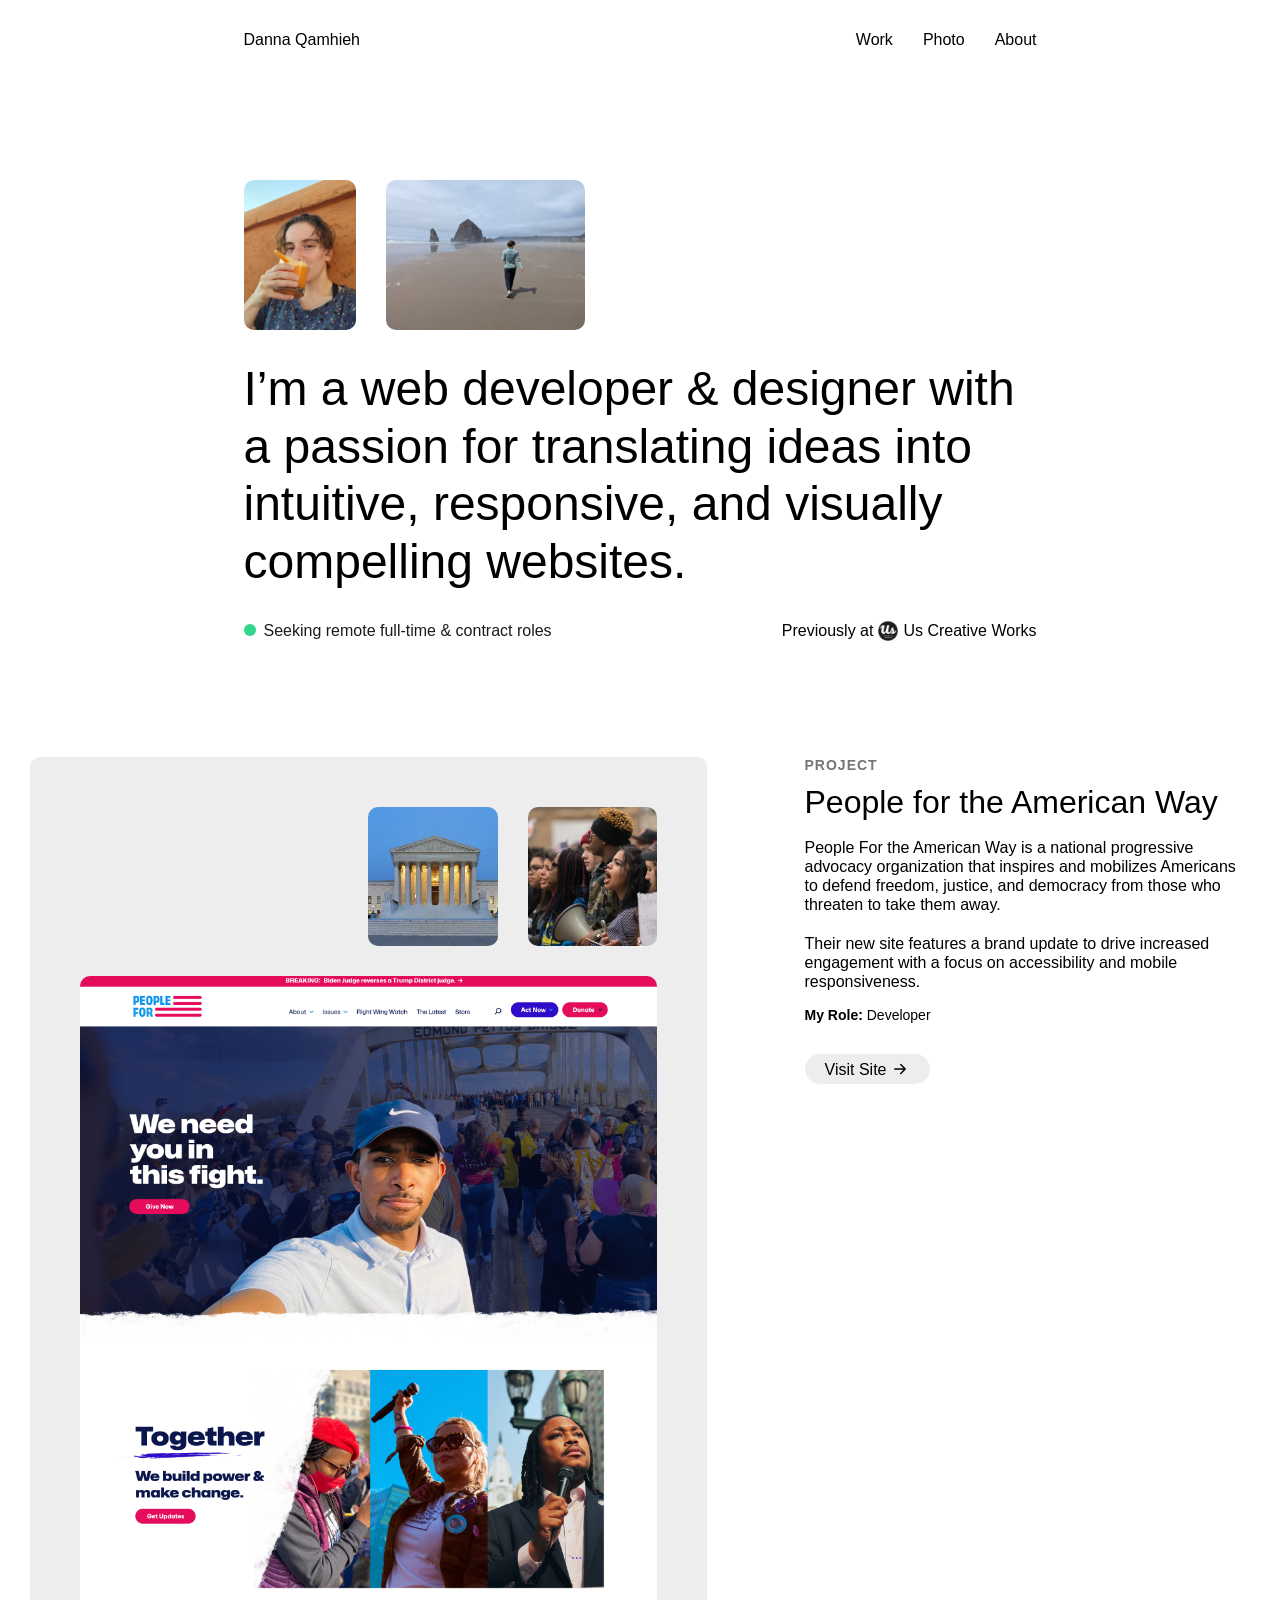
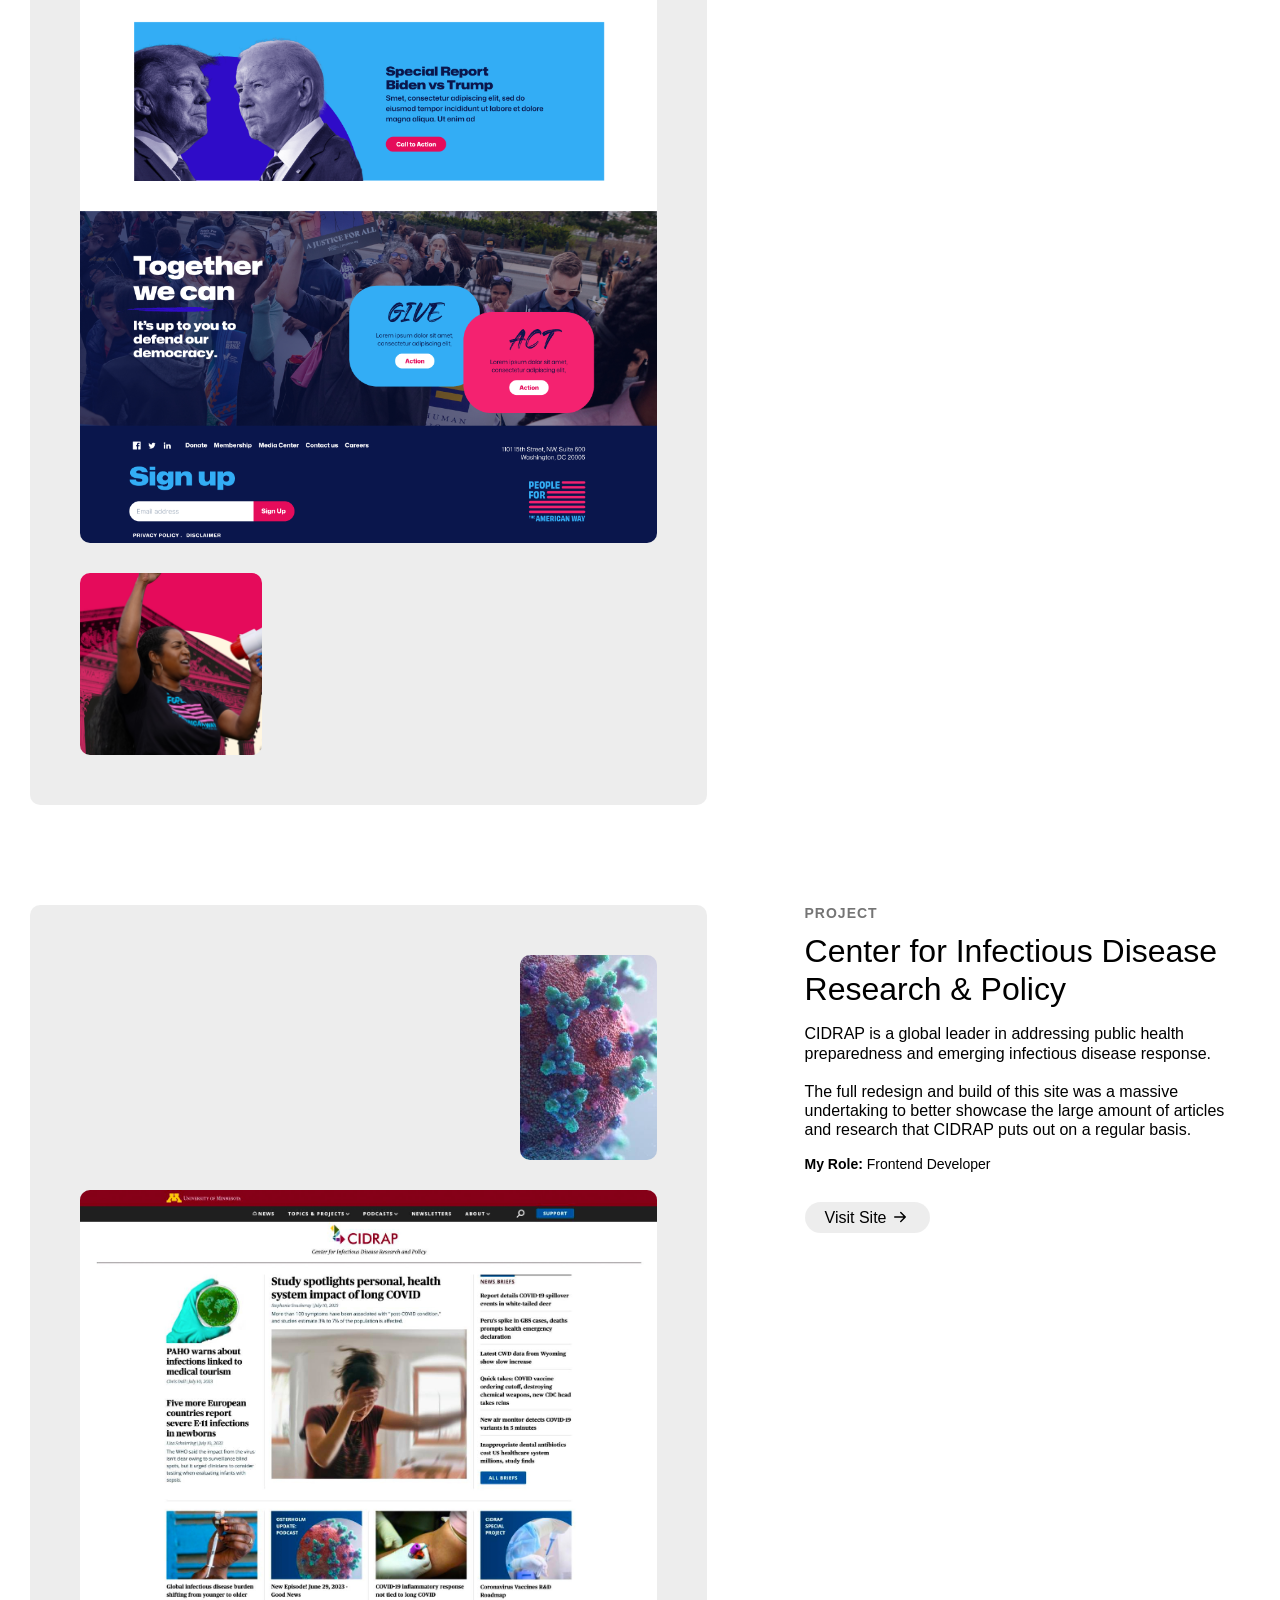
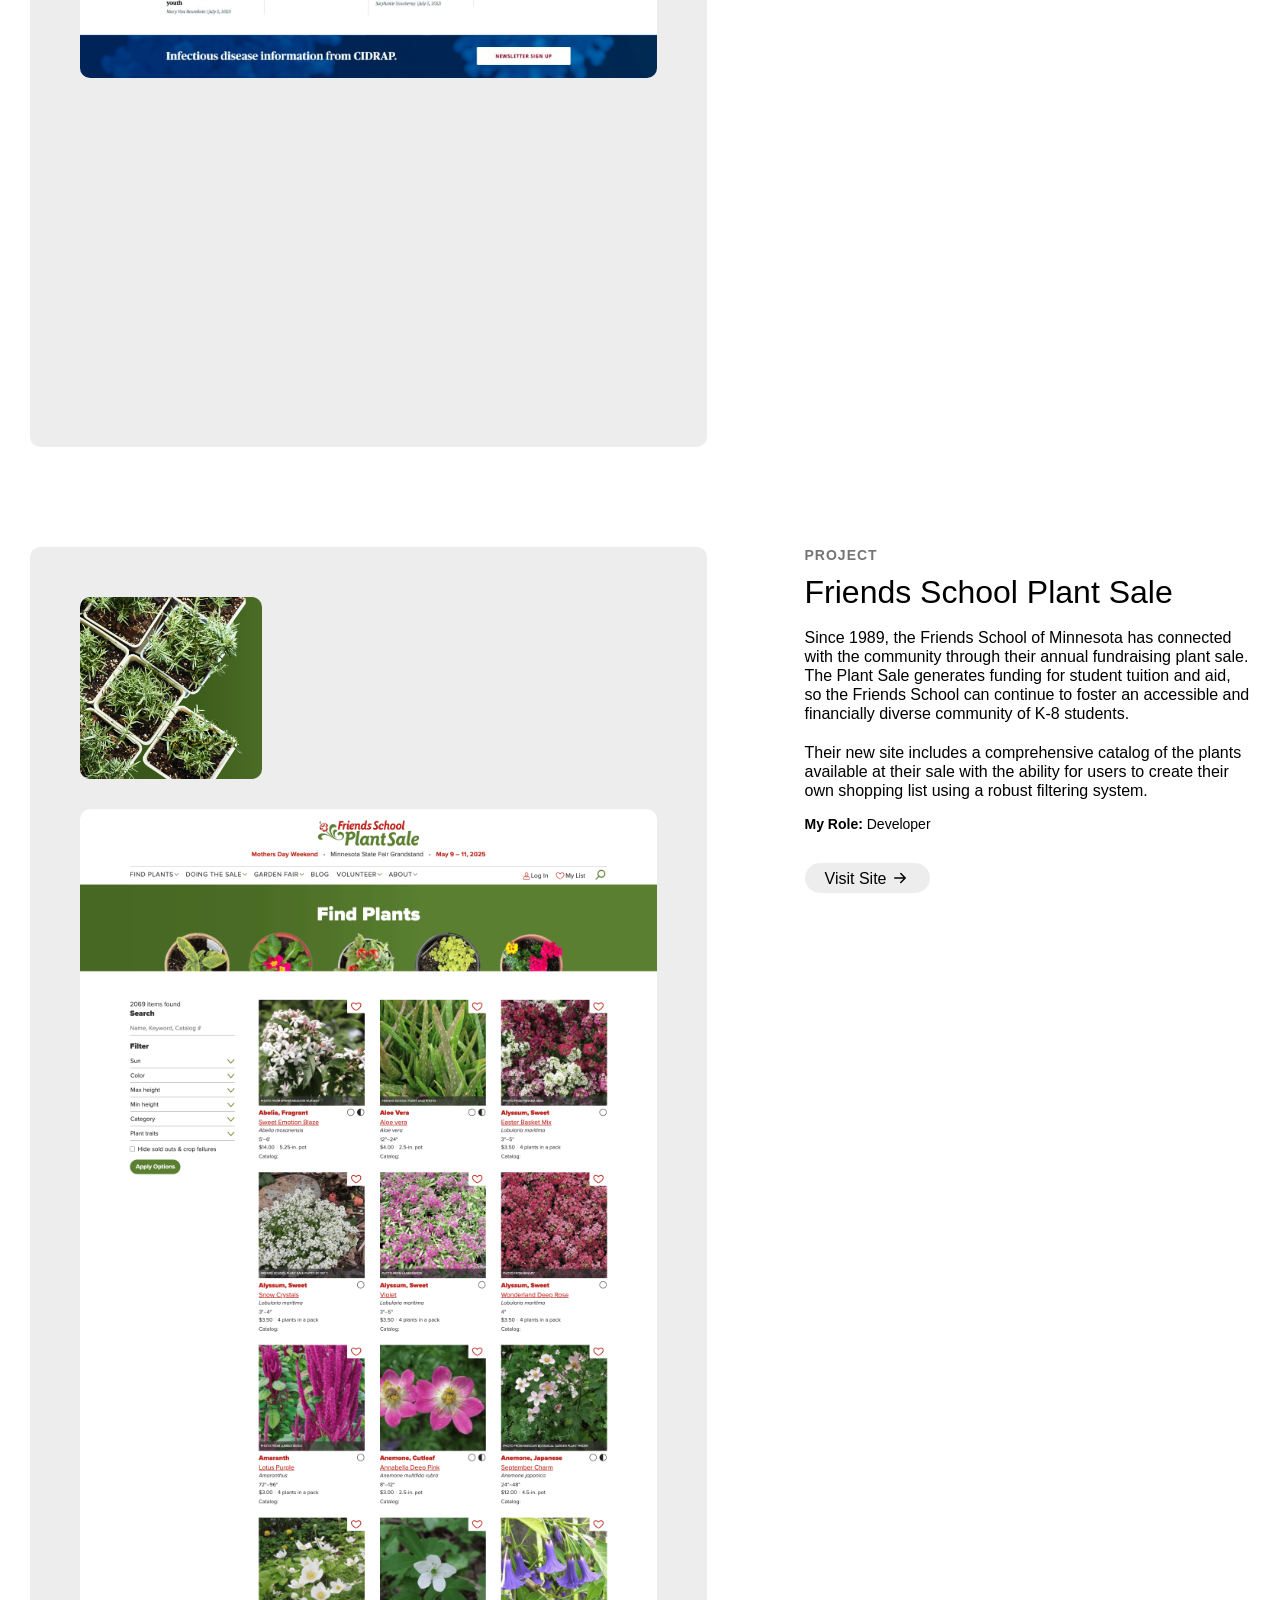
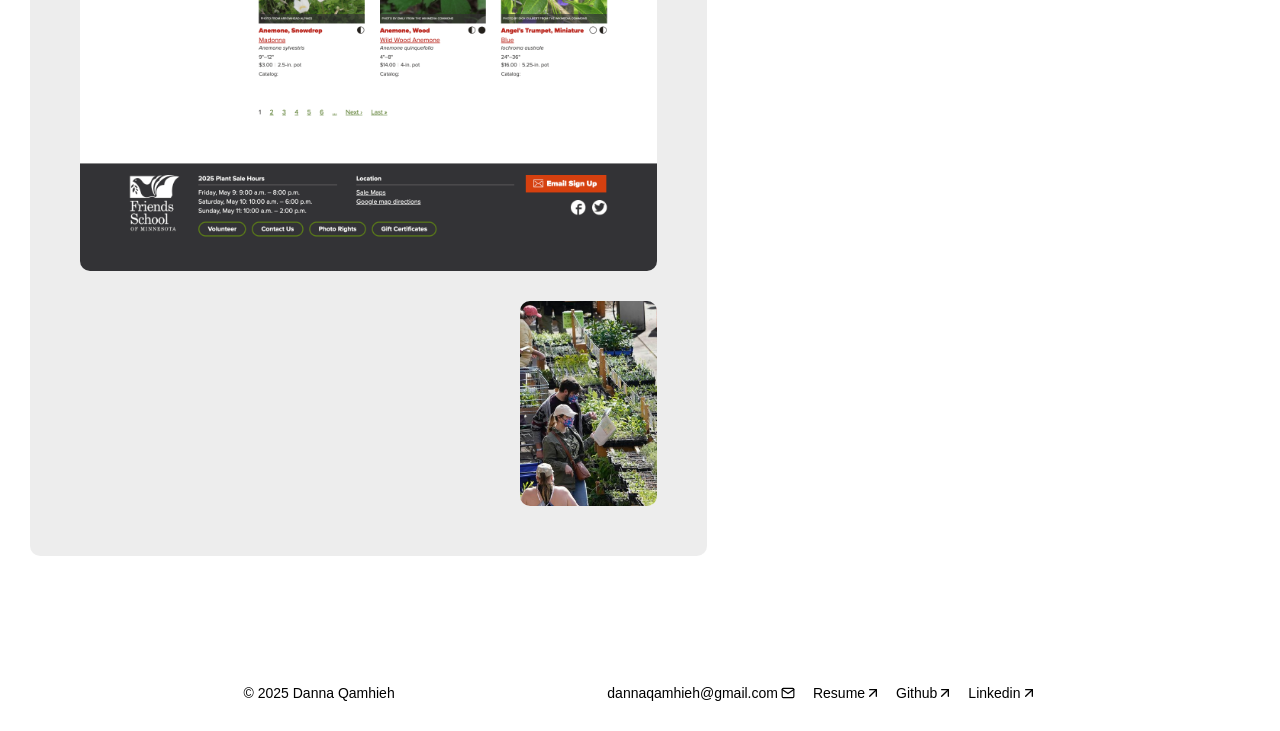
==== commit 3937989b: "Video fix attempt" ====
--- a/index.html
+++ b/index.html
@@ -2,13 +2,13 @@
 <html
   lang="en"
   data-ws-project="2b50ea9f-bf33-4b73-80dc-d3fbe2cbf767"
-  data-ws-last-published="2025-10-21T20:04:25.545Z"
+  data-ws-last-published="2025-10-21T21:09:37.824Z"
 >
   <head>
     <link
       rel="stylesheet"
       type="text/css"
-      href="/assets/static/app_generated_index-6937cd5a.CXE8_9zC.css"
+      href="/assets/static/app_generated_index-6937cd5a.CjaumdrQ.css"
     />
     <meta charset="UTF-8" />
     <meta name="viewport" content="width=device-width,initial-scale=1" />
@@ -815,18 +815,23 @@
       {}
     </script>
     <script
-      src="/assets/entries/entry-server-routing.fkNpFjZt.js"
+      src="/assets/entries/entry-server-routing.Bm1UpxU2.js"
       type="module"
       async
     ></script>
     <link
       rel="modulepreload"
-      href="/assets/entries/pages_index.F0wMUZ2h.js"
+      href="/assets/entries/pages_index.CGZnsdsn.js"
       as="script"
       type="text/javascript"
     /><link
       rel="modulepreload"
-      href="/assets/chunks/chunk-DEfcvrmN.js"
+      href="/assets/chunks/chunk-tVJAf424.js"
+      as="script"
+      type="text/javascript"
+    /><link
+      rel="modulepreload"
+      href="/assets/chunks/chunk-ckwbz45p.js"
       as="script"
       type="text/javascript"
     />
--- a/assets/static/app_generated_index-6937cd5a.CjaumdrQ.css
+++ b/assets/static/app_generated_index-6937cd5a.CjaumdrQ.css
@@ -0,0 +1 @@
+@layer presets{:root{display:grid;min-height:100%;font-family:Arial,Roboto,sans-serif;font-size:16px;line-height:1.2;white-space:pre-wrap;white-space-collapse:preserve}a.w-element{box-sizing:border-box;border-top-width:1px;border-right-width:1px;border-bottom-width:1px;border-left-width:1px;outline-width:1px}b.w-element{font-weight:700;box-sizing:border-box;border-top-width:1px;border-right-width:1px;border-bottom-width:1px;border-left-width:1px}body.w-element{box-sizing:border-box;border-top-width:1px;border-right-width:1px;border-bottom-width:1px;border-left-width:1px;-webkit-font-smoothing:antialiased;-moz-osx-font-smoothing:grayscale;margin:0}div.w-element{box-sizing:border-box;border-top-width:1px;border-right-width:1px;border-bottom-width:1px;border-left-width:1px;outline-width:1px}footer.w-element{box-sizing:border-box;border-top-width:1px;border-right-width:1px;border-bottom-width:1px;border-left-width:1px;outline-width:1px}h1.w-element,h2.w-element,h3.w-element,i.w-element,p.w-element,span.w-element{box-sizing:border-box;border-top-width:1px;border-right-width:1px;border-bottom-width:1px;border-left-width:1px;outline-width:1px}img.w-image{box-sizing:border-box;border-top-width:1px;border-right-width:1px;border-bottom-width:1px;border-left-width:1px;outline-width:1px;max-width:100%;display:block;height:auto}div.w-navigation-menu,div.w-menu-list,div.w-menu-item{box-sizing:border-box;border-top-width:1px;border-right-width:1px;border-bottom-width:1px;border-left-width:1px;outline-width:1px}a.w-link{box-sizing:border-box;border-top-width:1px;border-right-width:1px;border-bottom-width:1px;border-left-width:1px;outline-width:1px;display:inline-block}video.w-video{max-width:100%}div.w-html-embed{display:contents;white-space:normal;white-space-collapse:collapse}div.w-tabs,div.w-tabs-list{box-sizing:border-box;border-top-width:1px;border-right-width:1px;border-bottom-width:1px;border-left-width:1px;outline-width:1px}button.w-tab-trigger{font-family:inherit;font-size:100%;line-height:1.15;box-sizing:border-box;text-transform:none;background-color:transparent;background-image:none;border:0px solid rgba(226,232,240,1);margin:0;padding:0}div.w-tab-content,div.w-video-animation{box-sizing:border-box;border-top-width:1px;border-right-width:1px;border-bottom-width:1px;border-left-width:1px;outline-width:1px}}@media all{.c1asfxcy{display:flex}.c1h1l8hw{justify-content:center}.c18iqzyv{align-items:center}.c1cbl5u7{background-color:#fff}.c1w41d0l{max-width:1600px}.c1x63q7q{position:relative}.cysncr5{text-align:center}.c1wa78i7{font-weight:900}.cv4w3yn{font-size:8rem}.ckss5hb{line-height:1}.c13kkno3{letter-spacing:-.05em}.chdyvtn{position:absolute}.c10zayu1{top:0}.cv21m6v{right:-.125rem}.c7d4r9e{bottom:0}.c16pjii5{left:.125rem}.cag2lnt{opacity:.3}.c1bb36i7{right:.125rem}.c1pk6nbv{left:-.125rem}.c3yqbdb{top:50%}.cleiv78{left:0}.c1t669ol{width:100%}.c9kl1r4{height:.375rem}.c1xscldl{margin-top:1.5rem}.c1y6snre{font-weight:700}.c17qcdi0{font-size:1.5rem}.c1v1nks2{line-height:2rem}.c1muvj8b{letter-spacing:.05em}.c11mx7zy{display:inline-flex}.chohxf{row-gap:6px}.c1bt4v2x{column-gap:6px}.ccv4818{position:fixed}.c1x24fga{z-index:1000}.c1p7edy1{padding-top:6px}.c1mpwzwz{padding-right:10px}.c157ulp0{padding-bottom:6px}.ciqpbp3{padding-left:10px}.c18ooxah{right:16px}.c1ide7ji{bottom:16px}.c1857nbh{color:#fbfcfd}.c1r7wivc{font-family:system-ui,sans-serif}.c1timgfz{font-size:12px}.c4b0wol{font-weight:500}.ckcqe6f{border-top-left-radius:9px}.c1emnuom{border-top-right-radius:9px}.cmjoc73{border-bottom-right-radius:9px}.c9m7tpb{border-bottom-left-radius:9px}.cn75yob{text-decoration-line:none}.ca1ik6p{-webkit-background-clip:padding-box,border-box;background-clip:padding-box,border-box}.c1w4rux5{background-origin:padding-box,border-box}.c19s738k{background-image:linear-gradient(135deg,#4a4efa,#bd2fdb 66%,#ec59ce),linear-gradient(135deg,#92fddc,#7d7ffb 31.94%,#ed72fe 64.24%,#fdd791)}.c17qffkm{border:1px solid transparent}.c177tgau{white-space:nowrap}.c1h7mlgb{display:block}.cqrrxuv{width:16px}.cpwe91x{height:16px}.c1g38ic2{flex-shrink:0}.cl8rinr{margin-left:auto}.cz4z9i5{margin-right:auto}.chxb4po{padding-left:30px}.c10l0ceu{padding-right:30px}.c3cv69c{font-style:normal}.cmyubzg{column-gap:30px}.crmyyxl{row-gap:30px}.c1wyyqax{margin-bottom:30px}.c10r6zxz{max-height:150px}.c5zqeaf{height:auto}.c11wq2am{width:auto}.clcqg7d{aspect-ratio:auto}.c1dpju10{max-width:none}.c117zzii{border-top-left-radius:10px}.c1iiflq9{border-top-right-radius:10px}.css3cp{border-bottom-left-radius:10px}.cmn9pvj{border-bottom-right-radius:10px}.c1c0hrdj{object-fit:cover}.c1jldxzj{font-size:3rem}.c14wrb6k{margin-top:10px}.clkerts{margin-bottom:10px}.c1ngyj5o{font-weight:400}.c1h63z0s{flex-wrap:nowrap}.c15cfmfb{justify-content:space-between}.c1vr4aej{margin-top:15px}.c1op87xn{padding-top:0}.c3r3glt{padding-bottom:0}.c1knhhs6{margin-top:100px}.czplomd{margin-bottom:100px}.cl0zgg6{max-width:65%}.clsopxo{min-height:auto}:root{font-family:Avenir,Montserrat,Corbel,URW Gothic,source-sans-pro,sans-serif;--gray-1: rgba(0, 0, 0, .07);--gray-2: rgba(204, 204, 204, .66);--green-1: rgba(52, 213, 141, 1) }.c1udyjzt{padding-top:15px}.c1l8tuf6{padding-bottom:15px}.c15dujl6{text-transform:none}.c1ogfube{font-size:14px}.c1rbictg{column-gap:15px}.c1iuhmg{row-gap:15px}.c12ww3tj{align-self:center}.ceocguq{color:inherit}.c107d8u8:hover{text-decoration-line:underline}.c1p9tyeg{padding-top:30px}.cngit7h{padding-bottom:30px}.cboyhgp{display:inline-block}.cb283el{color:#000}.cn7j14e{flex-grow:1}.c1wk7zdl{flex-shrink:1}.c164aju3{flex-basis:0}.c1i2n72y{list-style-type:none}.c1h9m39o{margin:0}.c106bwf{padding:0}.cagkkyj{background-color:transparent}.c14b2czf{border-top-left-radius:.375rem}.c152aasp{border-top-right-radius:.375rem}.c1ycjjf7{border-bottom-right-radius:.375rem}.c1k8dcxs{border-bottom-left-radius:.375rem}.c102ryc9{line-height:1.25rem}.c1e0tm32{padding-top:0}.c1p0mj3k{padding-bottom:0}.cuque79{color:currentcolor}.c7tj731{border:0 solid rgba(226,232,240,1)}.c1jbty2b:focus-visible{outline-offset:2px}.c1rjg5vv:focus-visible{box-shadow:0 0 0 2px #fff,0 0 0 4px #94a3b8}.cpy22uq:focus-visible{outline:2px solid transparent}.ctch0q2:disabled{pointer-events:none}.ca8lqpc:disabled{opacity:.5}.c1mp4iho:hover{color:#0f172a}.c151q3qu{column-gap:8%}.c457q8b{row-gap:8%}.c9w1kaz{background-color:var(--gray-1)}.c1d3iaom{flex-wrap:wrap}.cckkx10{flex-basis:60%}.cjv35uh{padding:50px}.c67ubo5{display:grid}.c104jg5m{grid-template-columns:2fr 1fr 1fr}.c6ieqw6{max-width:100%}.c1brjmpa{height:100%}.c19ws1x1{max-height:100%}.c1of5h3e{flex-basis:40%}.c1ye7xx5{position:sticky}.ckrxpmz{background-color:#0000}.cegznw1{top:50px}.cnjwe3{padding:0}.co6v1ga{text-transform:uppercase}.cz5kdfd{letter-spacing:1px}.c1q7itqk{font-weight:600}.cg14biq{color:#757575}.c1lxskfl{margin-top:0}.cmsnwn5{margin-bottom:0}.c7elzm2{font-size:2rem}.c8fo3p5{font-size:16px}.c2wl0i2{text-align:start}.cyrcrsm{--link-underline: }.c1l3bz4g{color:#00e}.czruvhc:hover{--link-underline: underline }.cs2dnvt{max-height:20px}.cd29bu5{padding-left:5px}.c1u7ar56{padding-right:5px}.cn763wq{text-decoration-line:var(--link-underline)}.c1fvhxm7{height:2.5rem}.cdrylvu{justify-content:start}.cy6ffex{color:#64748b}.cbulj5w{margin-bottom:50px}.cfrzsym{padding:0rem}.ccxipqz{margin-left:0rem}.c5p8dsz{box-shadow:none}.cxc46oq{padding-top:0rem}.c1u7kbc3{padding-right:0rem}.chem0n5{padding-bottom:0rem}.c19wad67{transition-property:all}.ci9mw8f{transition-duration:.2s}.cxldhsh{transition-timing-function:ease}.c1hx5obf{transition-delay:0ms}.cmcoqnr{transition-behavior:normal}.cjudndv{border-bottom:2px solid transparent}.c1xj4wuf:hover{cursor:pointer}.c1nh6vqh:hover,.c1cb9i6h[data-state=active]{border-bottom:2px solid black}.c1eip16n{margin-top:.5rem}.c1ujx5be:focus-visible{outline:medium none currentcolor}.c1v17pr1{grid-template-columns:1fr 1fr}.cgj9iie{flex-basis:50%}.csjy0cv{flex-grow:0}.ccn3ay8{margin-bottom:200px}.ceb1tbc{width:65%}.c16re4b3{max-width:12%}.c5lk1p5{width:12%}.ceiuyc9{top:30px}.clekuud{padding-right:0}.c1oamq3n{margin-bottom:5px}.cfgl703{max-width:60%}.c1s74qvb{flex-direction:column}.c1ies1u{flex-basis:35%}.c1uwfdb6{column-gap:10px}.c2nw188{row-gap:10px}.c19ue2mv{padding-top:5px}.co8mzv9{padding-bottom:4px}.c26b548{font-size:11px}.ctkt2uq{background-color:#00000012}.c559v8x{padding-right:15px}.c1cvatei{padding-left:15px}.c4h3fu6{border-top-left-radius:16px}.c7w713b{border-top-right-radius:16px}.c1bbav4a{border-bottom-left-radius:16px}.c8ilzto{border-bottom-right-radius:16px}.cve9xl7{flex-basis:65%}.cnx8cba{margin-top:50px}.cpstvi6{border-top-style:none}.ctlycwz{border-right-style:none}.c1u6yher{border-left-style:none}.c1gtsmbc{border-bottom-style:none}.c1wjvevr{max-width:42px}.c1gn2j1a{border-top-left-radius:5px}.c159ll4u{border-top-right-radius:5px}.cvl9hbr{border-bottom-left-radius:5px}.chmsuk0{border-bottom-right-radius:5px}.cvow8ye{margin-top:0}.c1dicaoo{margin-bottom:0}.c1oedb91{max-width:48px}.c1ve0991{padding-right:12px}.c11n2cln{padding-left:12px}.c5urr8i{grid-template-columns:1fr 2fr}.c1qk62es{flex-basis:70%}.c1imzbbp{grid-template-columns:1fr}.cunx6oa{grid-template-columns:2fr 1fr}.c1gl0kz0{width:14px}.c1eyfopz{align-self:auto}.cimhmo9{padding-left:0}.cgm3t5y{margin-left:3px}.c1sw1vw0{margin-right:3px}.c1dzpib7{grid-template-columns:3fr 1fr}.cyydu1i{flex-basis:30%}.c6kyokm{color:#1a1b1f}.cv0cggu{border-top-color:#1a1b1f99}.c15p6bnu{border-right-color:#1a1b1f99}.cedzou0{border-bottom-color:#1a1b1f99}.cc9cwpd{border-left-color:#1a1b1f99}.cu5d4ea{width:12px}.c5wsll1{height:12px}.cex9o7j{background-color:var(--green-1)}.c1x1itsq{border-top-left-radius:50%}.cvbhqkz{border-top-right-radius:50%}.c16dklfw{border-bottom-left-radius:50%}.c38gdps{border-bottom-right-radius:50%}.cap3pck{margin-right:8px}.cdv72q8{margin-right:0}.c2lwxyb{margin-left:0}.c1rwrc31{max-width:var(--size-lg, 1024px)}.c17n6os{flex-direction:row}.cqctoyy{align-items:stretch}.cfnuty6{column-gap:5px}.c17kdsi4{row-gap:5px}.cgfhcgr{transition-property:background-color}.c9nyvgc{border-top-color:#000}.c1mfzj7w{border-right-color:#000}.ckxzyzu{border-bottom-color:#000}.c1bdgz6b{border-left-color:#000}.c95skkb{padding-bottom:5px}.c2y6gg5{border-top-left-radius:50px}.c18cohhj{border-top-right-radius:50px}.cpye4yu{border-bottom-left-radius:50px}.c7ntcil{border-bottom-right-radius:50px}.cdrh2y5{min-width:80px}.c4yuvuc:hover{background-color:var(--gray-2)}.ceykv8{width:18px}.cq63btd{height:18px}.c78dbt9{font-family:Avenir,Montserrat,Corbel,URW Gothic,source-sans-pro,sans-serif}.c1e11ya5{max-width:125px}.c9zfvux{margin-top:30px}.c1mp4eku{max-height:175px}}@media all and (max-width: 991px){.c1q0apou{column-gap:15px}.c12xu6kp{row-gap:15px}.cy6fh98{max-width:unset}.c3ymdxa{column-gap:5%}.crip0ej{row-gap:5%}.c1kkfag2{flex-basis:50%}.c14ltg3z{padding:30px}.c13mij5z{max-width:none}.c1e9xn76{justify-content:start}.csio6qw{width:100%}.chhf15g{width:250px}.cq4ev62{width:0%}.c10a02jm{display:none}}@media all and (max-width: 767px){.cay72gs{font-size:2.5rem}.cqrb5i1{flex-direction:column}.c1fo89px{flex-direction:column-reverse}.c184vjdp{justify-content:end}.cu5sbsj{margin-bottom:30px}.c1h2nkny{flex-wrap:wrap}.coinr6c{position:static}.c9dabbs{margin-top:50px}.c1ink5rf{width:100%}.clayr7r{display:grid}.c4460at{column-gap:15px}.cnmocdw{row-gap:15px}.c1kbfcf{display:inline}.c13v0uvl{align-self:flex-start}.c1qarco0{flex-wrap:nowrap}}@media all and (max-width: 479px){.cyus7fi{padding-left:20px}.cxtes77{padding-right:20px}.c11ulht2{max-height:105px}.c1s0y7vc{font-size:2rem}.c1r3k2q0{margin-top:75px}.c12mnr2j{margin-bottom:75px}.c5pn0ju{padding-top:20px}.c1amfkcc{padding-bottom:20px}.cw3e9bp{column-gap:6%}.c1ik6s79{row-gap:6%}.c1xtfx9l{padding:20px}.c1dw5kmw{margin-top:30px}.c1vlaf6y{font-size:1.5rem}.chs0fki{flex-direction:column}.c1v36eps{row-gap:15px}.c1lltod6{display:flex}.c3r5cqj{column-gap:15px}.cys8yjx{max-width:none}.c6vl5qh{width:100%}.c2rbydd{flex-wrap:nowrap}.cn5ri6g{color:#000}.c1w3p0lf{order:1}.c1kv52im{grid-template-columns:2fr 1fr}}
